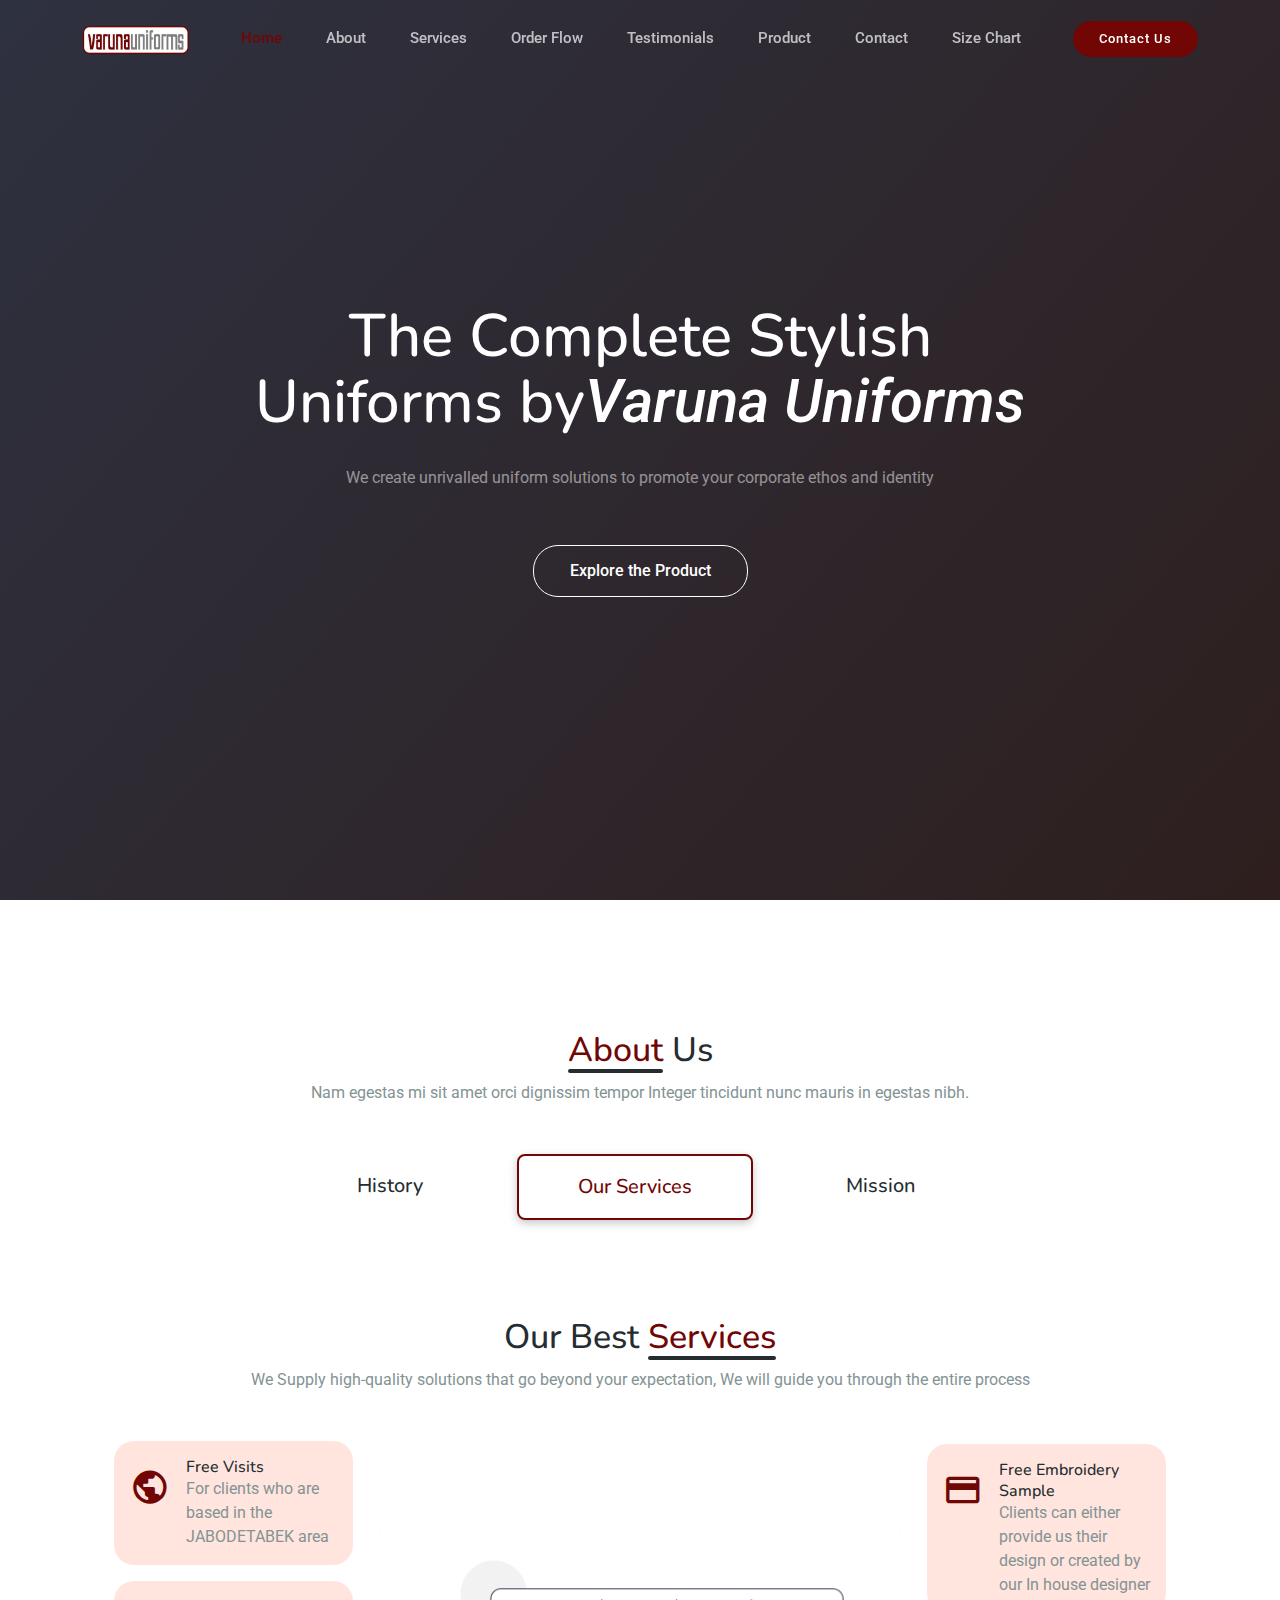
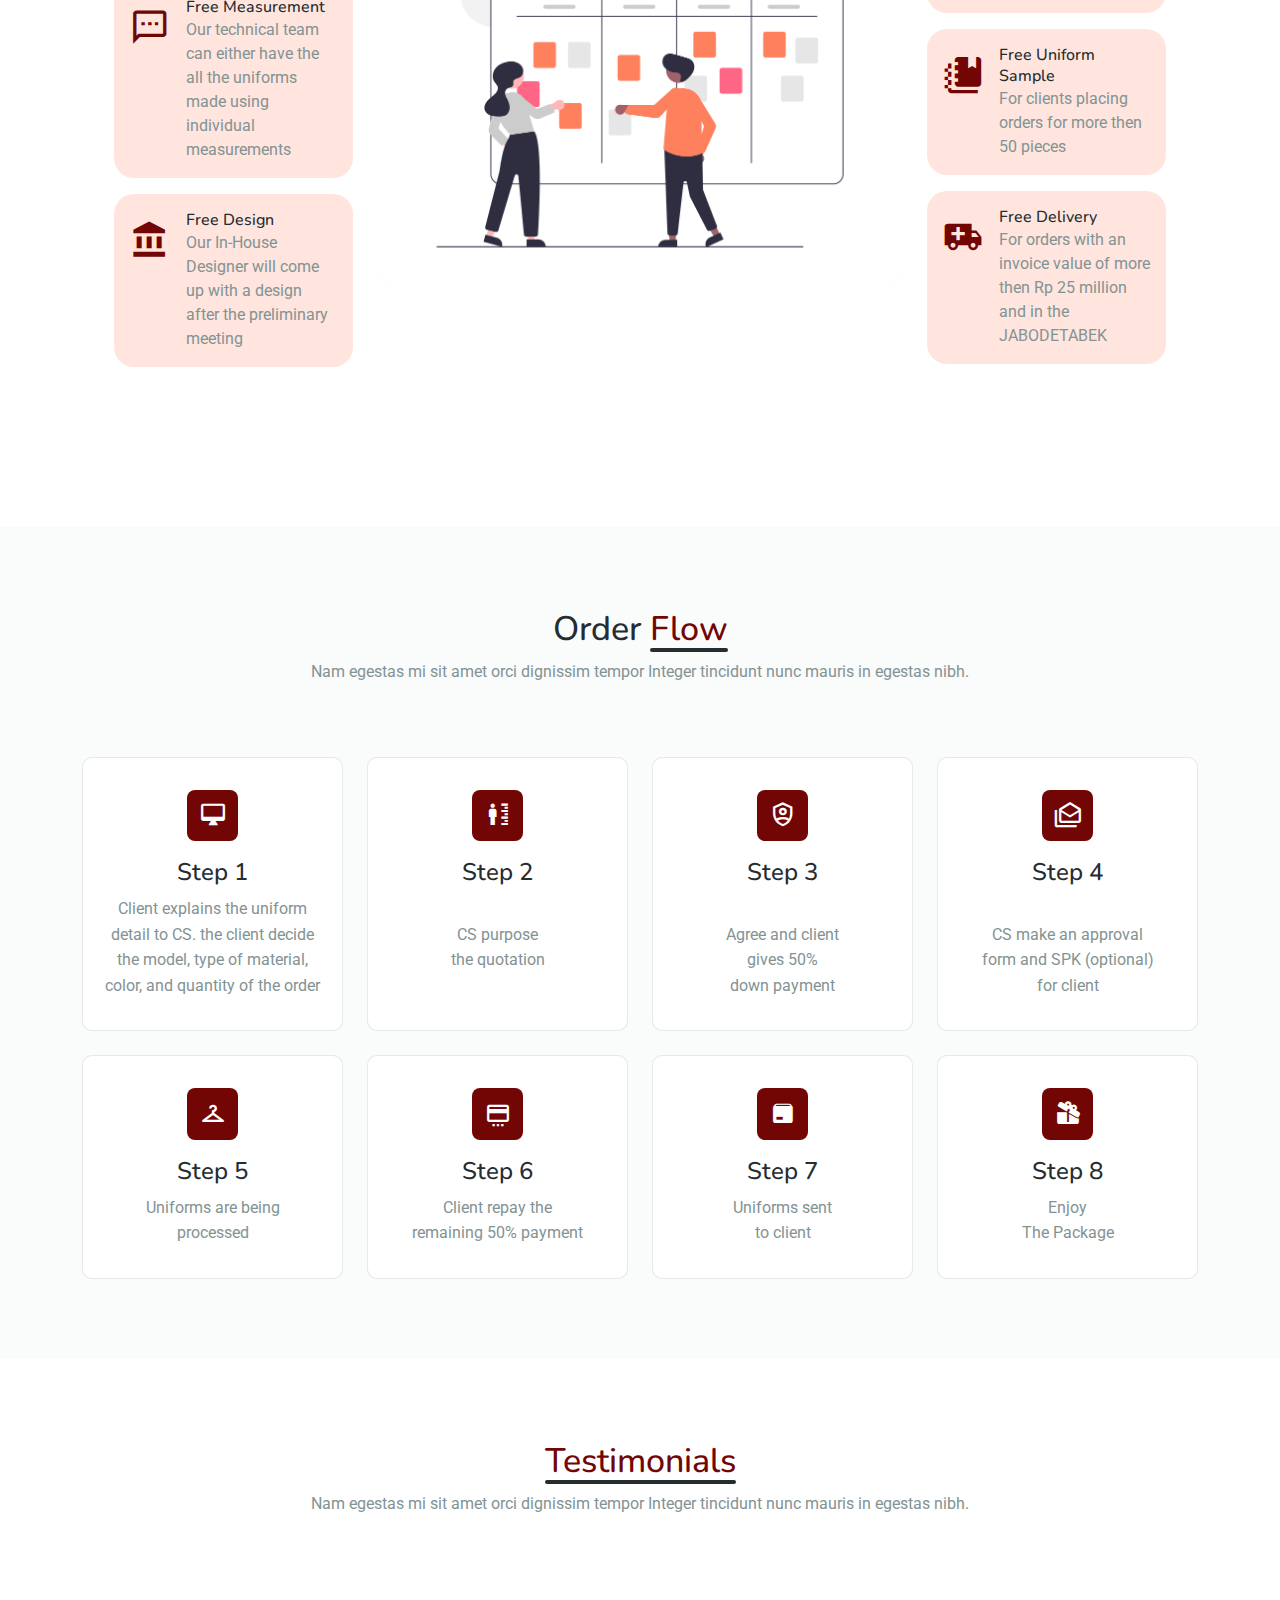
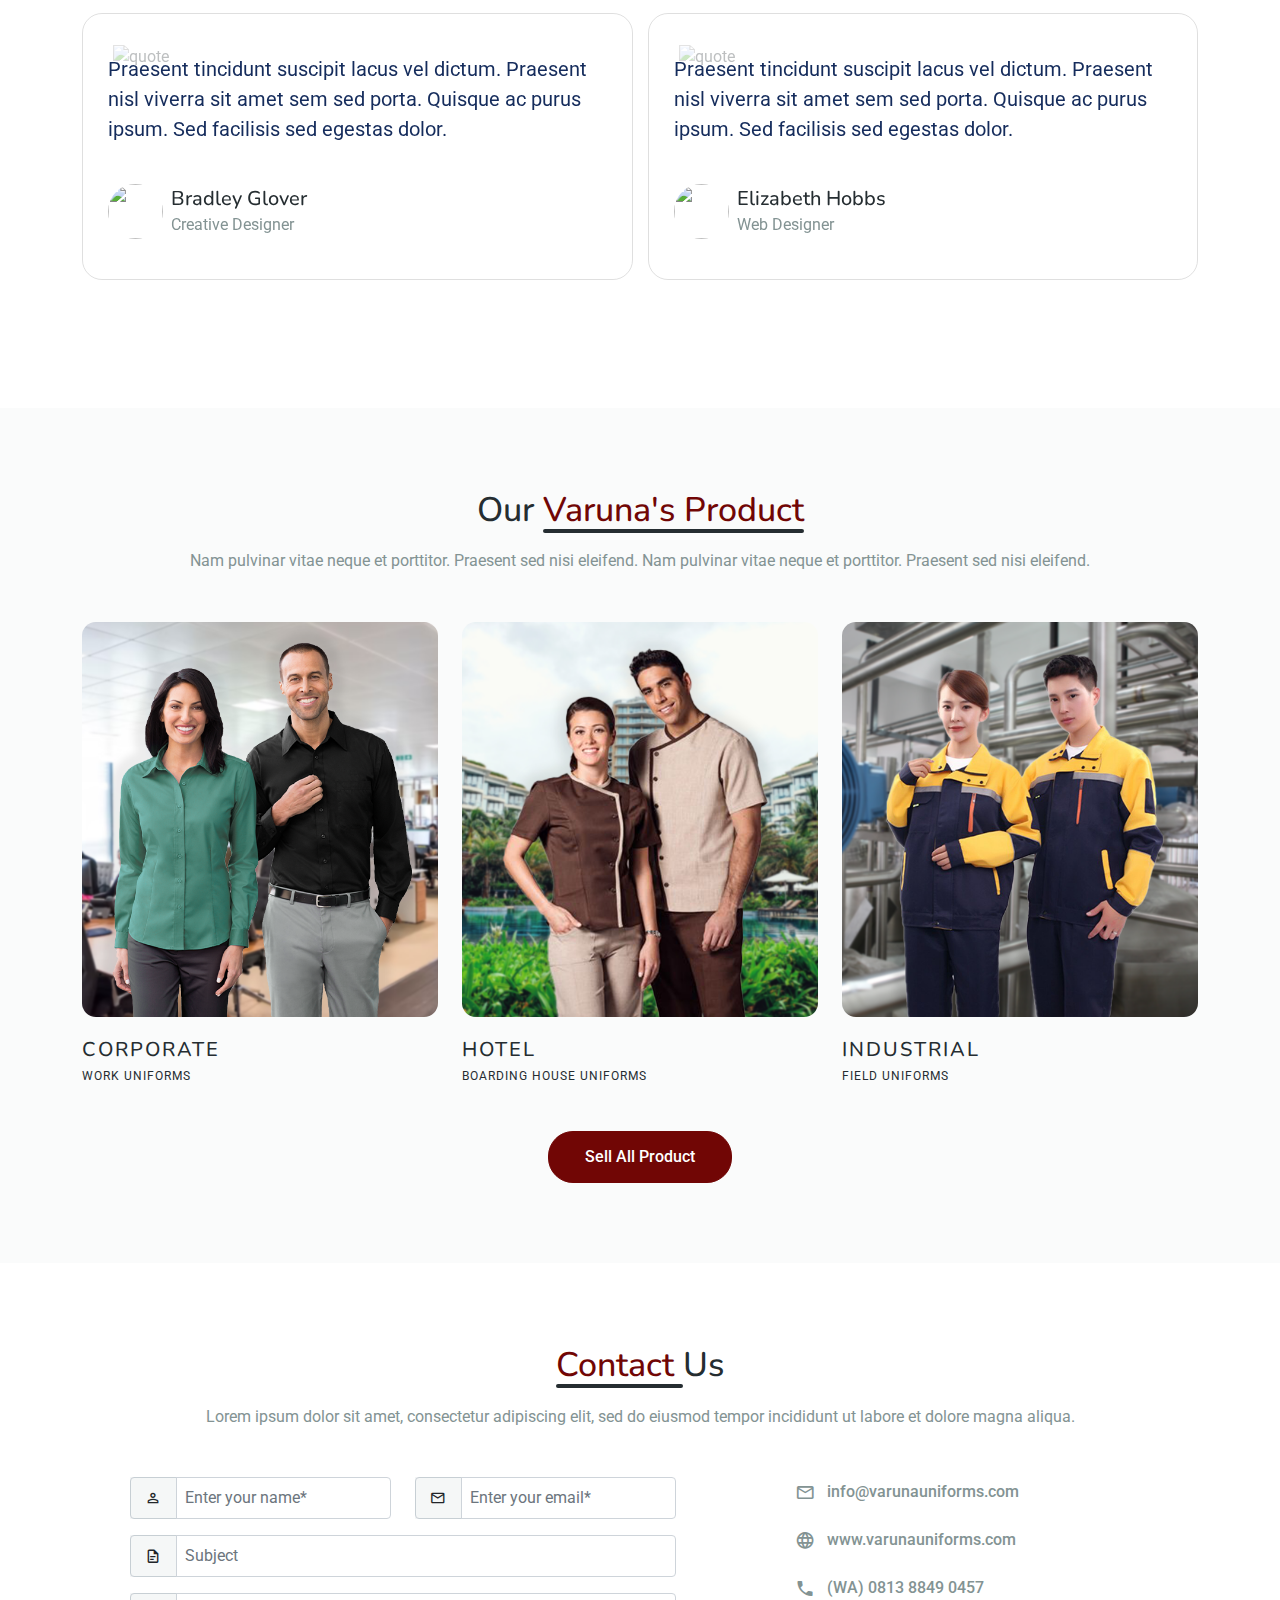
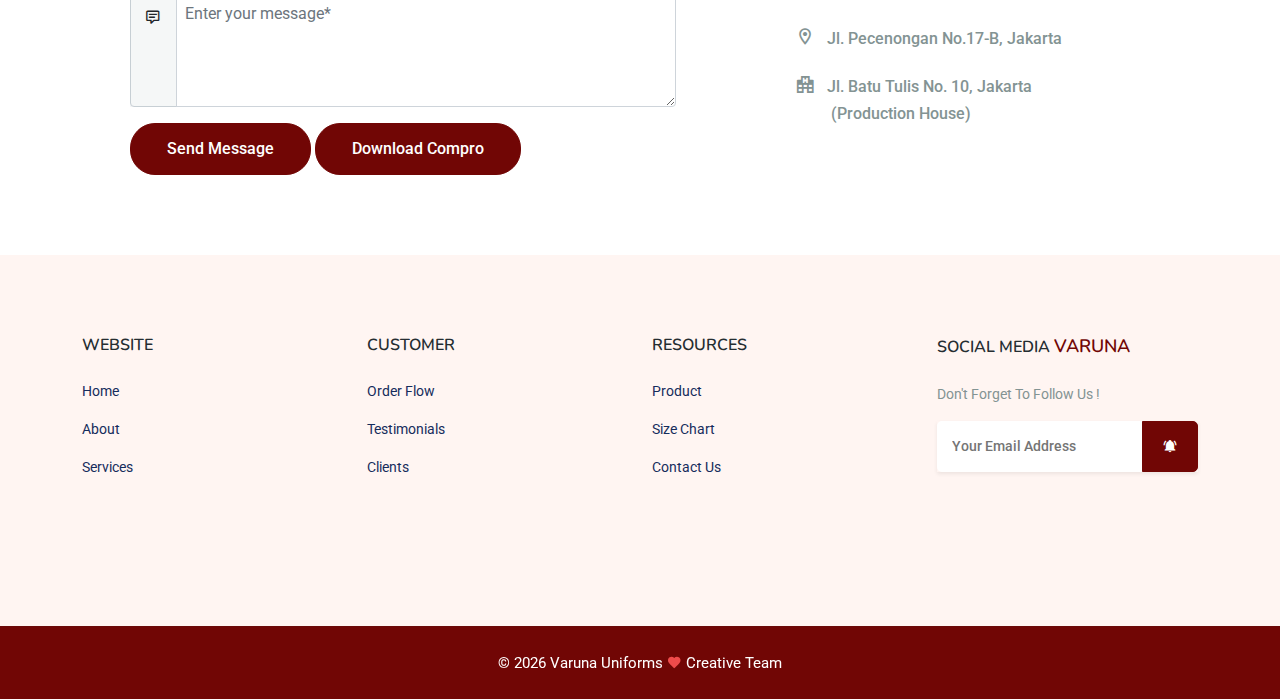
==== index.html @ 7e84f99f "Version 2" ====
<!DOCTYPE html>
<html lang="en">

<head>
    <meta charset="utf-8" />
    <title>Varuna Uniforms - Website</title>
    <meta name="viewport" content="width=device-width, initial-scale=1.0">
    <meta name="description" content="Premium Bootstrap v5.1.3 Landing Page Template" />
    <meta name="keywords" content="bootstrap v5.1.3 multipurpose" />
    <meta content="varunauniforms" name="ibnu" />

    <!-- fevicon -->
    <link rel="shortcut icon" href="images/icon-varuna.png">

    <!-- Bootstrap css -->
    <link rel="stylesheet" href="css/bootstrap.min.css" type="text/css" />

    <!-- animation -->
    <link rel="stylesheet" href="css/aos.css" />

    <!-- slider -->
    <link rel="stylesheet" href="css/swiper-bundle.min.css" />

    <!-- Icon -->
    <link rel="stylesheet" href="css/materialdesignicons.min.css" type="text/css" />

    <!-- css -->
    <link rel="stylesheet" href="css/style.min.css" type="text/css" />

    <!-- colors -->
    <link href="css/colors/default.css" rel="stylesheet" type="text/css" id="color-opt" />


</head>

<body data-bs-spy="scroll" data-bs-target="#navbar" data-bs-offset="71">

    <nav class="navbar navbar-expand-lg fixed-top navbar-white navbar-custom sticky" id="navbar">
        <div class="container">
            <!-- LOGO -->
            <a class="navbar-brand text-uppercase" href="index-1.html">
                <img class="logo-light" src="images/logo-light.png" alt="" height="30">
                <img class="logo-dark" src="images/logo-dark.png" alt="" height="30">
            </a>

            <button class="navbar-toggler" type="button" data-bs-toggle="collapse" data-bs-target="#navbarCollapse" aria-controls="navbarCollapse" aria-expanded="false" aria-label="Toggle navigation">
                <span class="mdi mdi-menu"></span>
                <!-- toggle button -->
            </button>

            <div class="collapse navbar-collapse" id="navbarCollapse">
                <ul class="navbar-nav mx-auto" id="navbar-navlist">
                    <li class="nav-item">
                        <a class="nav-link active" href="#home">Home</a>
                    </li>
                    <li class="nav-item">
                        <a class="nav-link" href="#about">About</a>
                    </li>
                    <li class="nav-item">
                        <a class="nav-link" href="#features">Services</a>
                    </li>
                    <li class="nav-item">
                        <a class="nav-link" href="#services">Order Flow</a>
                    </li>
                    <li class="nav-item">
                        <a class="nav-link" href="#testimonials">Testimonials</a>
                    </li>
                    <li class="nav-item">
                        <a class="nav-link" href="#team">Product</a>
                    </li>
                    <li class="nav-item">
                        <a class="nav-link mb-3 mb-lg-0" href="#contact">Contact</a>
                    </li>
                    <li class="nav-item">
                        <a class="nav-link" href="product/sizechart.html">Size Chart</a>
                    </li>
                </ul>

                <!-- Button Call Now-->
                <!-- <a href="tel:+6281388490457" class="btn btn-primary nav-btn" target="_blank">
                    Call Now
                </a> -->
                <!-- Nav btn -->

                <!-- Button WA -->
                <a href="https://api.whatsapp.com/send?phone=6281388490457&text=Hallo%20!" class="btn btn-primary nav-btn" target="_blank">
                    Contact Us
                </a>
                <!-- Nav btn -->

            </div>
        </div>
        <!-- End container -->
    </nav>
    <!-- End Navbar -->

    <!-- Start Home -->
    <section class="section home home-5" id="home">
        <video autoplay="" muted="" loop="" id="myVideo">
            <source src="images/home-vid.mp4" type="video/mp4">
        </video>

        <div class="bg-overlay"></div>
        <div class="container">
            <div class="row align-items-center justify-content-center text-center">
                <div class="col-lg-9">
                    <h3 class="home-headign">The Complete Stylish Uniforms by<span>Varuna Uniforms</span></h3>
                    <p class="home-text text-white-50">We create unrivalled uniform solutions to promote your corporate ethos and identity</p>
                    <br>
                    <a class="btn btn-outline-white" href="./product/product.html">Explore the Product</a>
                </div>
            </div>
            <!-- end row-->
        </div>
        <!--end container-->
    </section>
    <!-- End Home -->

    <!-- start about -->
    <section class="section about" id="about">
        <div class="container">
            <div class="row justify-content-center mt-5">
                <div class="col-lg-12">
                    <div class="text-center mb-5">
                        <h3 class="heading"><span class="text-primary">About</span> Us</h3>
                        <p>Nam egestas mi sit amet orci dignissim tempor Integer tincidunt nunc mauris in egestas nibh.
                        </p>
                    </div>
                </div>
                <div class="col-lg-8">
                    <ul class="nav nav-tabs nav-tabs-custom nav-justified justify-content-center faq-tab-box" id="pills-tab" role="tablist">
                        <li class="nav-item" role="presentation">
                            <a href="#pills-genarel" class="nav-link" id="pills-genarel-tab" data-bs-toggle="pill" role="tab" aria-controls="pills-genarel" aria-selected="true">
                                <h5 class="mb-0">History</h5>
                            </a>
                        </li>
                        <li class="nav-item" role="presentation">
                            <a href="#pills-privacy_policy" class="nav-link active" id="pills-privacy_policy-tab" data-bs-toggle="pill" role="tab" aria-controls="pills-privacy_policy" aria-selected="false">
                                <h5 class="mb-0">Our Services</h5>
                            </a>
                        </li>
                        <li class="nav-item" role="presentation">
                            <a href="#pills-pricing_plan" class="nav-link" id="pills-teachers-tab" data-bs-toggle="pill" role="tab" aria-controls="pills-pricing_plan" aria-selected="false">
                                <h5 class="mb-0">Mission</h5>
                            </a>
                        </li>
                    </ul>
                </div>
                <div class="col-lg-12">
                    <div class="tab-content" id="pills-tabContent">

                        <!-- History -->
                        <div class="tab-pane fade" id="pills-genarel" role="tabpanel" aria-labelledby="pills-genarel-tab">
                            <div class="row justify-content-between align-items-center">
                                <div class="col-lg-5">
                                    <div class="about-img">
                                        <img src="images/about/img-1.png" class="img-fluid" alt="">
                                    </div>
                                </div>
                                <div class="col-lg-6">
                                    <h4 class="about-heading">History</h4>
                                    <p class="text-muted">As we reflect on your company's 70 years history and our founder my grandfather M.N. Advani and my father G.M Advani, we can't help see hoe their vision and principles still hold true today. A Simple promise to provide the highest quality uniform available, listening to shape out who we are.
                                        <p class="text-muted">We could never have achived this milestone without our valied customers, we understand our customers requirement have changed over time, yet we have not lost sight of the importence for their need for a quality uniform that will positively portray their company's image.
                                            <div>
                                                <a class="text-primary" href="#">More Detail</a>
                                            </div>
                                </div>
                            </div>
                        </div>
                        <!-- History -->

                        <!-- Welcome -->
                        <div class="tab-pane fade active show" id="pills-privacy_policy" role="tabpanel" aria-labelledby="pills-privacy_policy-tab">
                            <div class="row justify-content-between align-items-center">

                                <section style="background-color:white;" class="section features" id="features">
                                    
                                    <div class="container">
                                        <div class="row">
                                            <div class="col-lg-12">
                                                <div class="text-center mb-5">
                                                    <h3 class="heading">Our Best <span class="text-primary">Services</span></h3>
                                                    <p class="text-muted mb-0">We Supply high-quality solutions that go beyond your expectation, We will guide you through the entire process</p>
                                                </div>
                                            </div>

                                            <div class="col-lg-12">

                                                <div class="row align-items-center justify-content-center g-3">
                                                    <div class="col-lg-3">
                                                        <div class="row mx-auto g-3">
                                                            <div class="col-lg-12">
                                                                <div class="card features-box border-0">
                                                                    <div class="card-body features-body">
                                                                        <div class="d-flex">
                                                                            <div class="flex-shrink-0">
                                                                                <div class="align-items-center">
                                                                                    <div class="features-icon">
                                                                                        <i class="mdi mdi-earth"></i>
                                                                                    </div>
                                                                                </div>
                                                                            </div>
                                                                            <div class="flex-grow-1 align-self-center ms-3">
                                                                                <h6 class="mb-0">Free Visits</h6>
                                                                                <span class="text-muted">For clients who are based in the JABODETABEK area</span>
                                                                            </div>
                                                                        </div>
                                                                    </div>
                                                                </div>
                                                            </div>
                                                            <div class="col-lg-12">
                                                                <div class="card features-box border-0">
                                                                    <div class="card-body features-body">
                                                                        <div class="d-flex">
                                                                            <div class="flex-shrink-0">
                                                                                <div class="align-items-center">
                                                                                    <div class="features-icon">
                                                                                        <i class="mdi mdi-message-processing-outline"></i>
                                                                                    </div>
                                                                                </div>
                                                                            </div>
                                                                            <div class="flex-grow-1 align-self-center ms-3">
                                                                                <h6 class="mb-0">Free Measurement</h6>
                                                                                <span class="text-muted">Our technical team can either have the all the uniforms made using individual measurements</span>
                                                                            </div>
                                                                        </div>
                                                                    </div>
                                                                </div>
                                                            </div>
                                                            <div class="col-lg-12">
                                                                <div class="card features-box border-0">
                                                                    <div class="card-body features-body">
                                                                        <div class="d-flex">
                                                                            <div class="flex-shrink-0">
                                                                                <div class="align-items-center">
                                                                                    <div class="features-icon">
                                                                                        <i class="mdi mdi-bank"></i>
                                                                                    </div>
                                                                                </div>
                                                                            </div>
                                                                            <div class="flex-grow-1 align-self-center ms-3">
                                                                                <h6 class="mb-0">Free Design</h6>
                                                                                <span class="text-muted">Our In-House Designer will come up with a design after the preliminary meeting</span>
                                                                            </div>
                                                                        </div>
                                                                    </div>
                                                                </div>
                                                            </div>
                                                        </div>
                                                    </div>
                                                    <div class="col-lg-6">
                                                        <div class="card features-box border-0">
                                                            <div class="card-body features-body p-0">
                                                                <img src="images/features.png" class="img-fluid features-img" alt="">
                                                            </div>
                                                        </div>
                                                    </div>

                                                    <div class="col-lg-3">
                                                        <div class="row mx-auto g-3">
                                                            <div class="col-lg-12">
                                                                <div class="card features-box border-0">
                                                                    <div class="card-body features-body">
                                                                        <div class="d-flex">
                                                                            <div class="flex-shrink-0">
                                                                                <div class="align-items-center">
                                                                                    <div class="features-icon">
                                                                                        <i class="mdi mdi-credit-card-outline"></i>
                                                                                    </div>
                                                                                </div>
                                                                            </div>
                                                                            <div class="flex-grow-1 align-self-center ms-3">
                                                                                <h6 class="mb-0">Free Embroidery Sample</h6>
                                                                                <span class="text-muted">Clients can either provide us their design or created by our In house designer</span>
                                                                            </div>
                                                                        </div>
                                                                    </div>
                                                                </div>
                                                            </div>

                                                            <div class="col-lg-12">
                                                                <div class="card features-box border-0">
                                                                    <div class="card-body features-body">
                                                                        <div class="d-flex">
                                                                            <div class="flex-shrink-0">
                                                                                <div class="align-items-center">
                                                                                    <div class="features-icon">
                                                                                        <i class="mdi mdi-notebook-multiple"></i>
                                                                                    </div>
                                                                                </div>
                                                                            </div>
                                                                            <div class="flex-grow-1 align-self-center ms-3">
                                                                                <h6 class="mb-0">Free Uniform Sample</h6>
                                                                                <span class="text-muted">For clients placing orders for more then 50 pieces</span>
                                                                            </div>
                                                                        </div>
                                                                    </div>
                                                                </div>
                                                            </div>

                                                            <div class="col-lg-12">
                                                                <div class="card features-box border-0">
                                                                    <div class="card-body features-body">
                                                                        <div class="d-flex">
                                                                            <div class="flex-shrink-0">
                                                                                <div class="align-items-center">
                                                                                    <div class="features-icon">
                                                                                        <i class="mdi mdi-ambulance"></i>
                                                                                    </div>
                                                                                </div>
                                                                            </div>
                                                                            <div class="flex-grow-1 align-self-center ms-3">
                                                                                <h6 class="mb-0">Free Delivery</h6>
                                                                                <span class="text-muted">For orders with an invoice value of more then Rp 25 million and in the JABODETABEK</span>
                                                                            </div>
                                                                        </div>
                                                                    </div>
                                                                </div>
                                                            </div>

                                                        </div>
                                                    </div>
                                                </div>
                                            </div>
                                        </div>
                                    </div>
                                </section>
                            </div>
                        </div>
                        <!-- Welcome -->

                        <!-- Mission -->
                        <div class="tab-pane fade" id="pills-pricing_plan" role="tabpanel" aria-labelledby="pills-tab">
                            <div class="row justify-content-between align-items-center">
                                <div class="col-lg-5">
                                    <div class="about-img">
                                        <img src="images/about/img-3.png" class="img-fluid" alt="">
                                    </div>
                                </div>
                                <div class="col-lg-6">
                                    <h4 class="about-heading">Mission</h4>
                                    <p class="text-muted">VARUNA UNIFORMS is committed to excellence in : </p>
                                    <p class="text-muted">- Delivering quality uniforms and services that meet and<br> &nbsp exceed customer requirements and earn customer satisfaction
                                        <br><br> - Developing all our team member to achive their full potential
                                        <br><br> - Providing a safe, clean and efficient working enviroment
                                        <br><br> - Conducting all business relationships with integrity
                                        <div>
                                            <a class="text-primary" href="#">Learn More.</a>
                                        </div>
                                </div>
                            </div>
                        </div>
                        <!-- Mission -->

                    </div>
                </div>
            </div>
        </div>
    </section>
    <!-- end about -->

    <!-- start services -->
    <section class="section services" id="services">
        <div class="container">
            <div class="row g-4">
                <div class="col-lg-12">
                    <div class="text-center mb-5">
                        <h3 class="heading">Order <span class="text-primary">Flow</span></h3>
                        <p>Nam egestas mi sit amet orci dignissim tempor Integer tincidunt nunc mauris in egestas nibh.
                        </p>
                    </div>
                </div>
                <div class="col-lg-3">
                    <div class="card">
                        <div class="card-body">
                            <div class="box">
                                <div class="flex-shrink-0 my-3">
                                    <div class="avatar-sm align-items-center">
                                        <div class="avatar-title">
                                            <i class="mdi mdi-desktop-mac"></i>
                                        </div>
                                    </div>
                                </div>
                                <h4>Step 1</h4>
                                <p>
                                    Client explains the uniform detail to CS. the client decide the model, type of material, color, and quantity of the order
                                </p>
                            </div>
                        </div>
                    </div>
                </div>
                <div class="col-lg-3">
                    <div class="card">
                        <div class="card-body">
                            <div class="box">
                                <div class="flex-shrink-0 my-3">
                                    <div class="avatar-sm align-items-center">
                                        <div class="avatar-title">
                                            <i class="mdi mdi-human-male-height"></i>
                                        </div>
                                    </div>
                                </div>
                                <h4>Step 2</h4>
                                <p>
                                    <br>CS purpose<br>the quotation<br><br>
                                </p>
                            </div>
                        </div>
                    </div>
                </div>
                <div class="col-lg-3">
                    <div class="card">
                        <div class="card-body">
                            <div class="box">
                                <div class="flex-shrink-0 my-3">
                                    <div class="avatar-sm align-items-center">
                                        <div class="avatar-title">
                                            <i class="mdi mdi-shield-account-outline"></i>
                                        </div>
                                    </div>
                                </div>
                                <h4>Step 3</h4>
                                <p>
                                    <br>Agree and client<br>gives 50%<br>down payment
                                </p>
                            </div>
                        </div>
                    </div>
                </div>

                <div class="col-lg-3">
                    <div class="card">
                        <div class="card-body">
                            <div class="box">
                                <div class="flex-shrink-0 my-3">
                                    <div class="avatar-sm align-items-center">
                                        <div class="avatar-title">
                                            <i class="mdi mdi-email-open-multiple-outline"></i>
                                        </div>
                                    </div>
                                </div>
                                <h4>Step 4</h4>
                                <p>
                                    <br>CS make an approval<br>form and SPK (optional)<br>for client
                                </p>
                            </div>
                        </div>
                    </div>
                </div>

                <div class="col-lg-3">
                    <div class="card">
                        <div class="card-body">
                            <div class="box">
                                <div class="flex-shrink-0 my-3">
                                    <div class="avatar-sm align-items-center">
                                        <div class="avatar-title">
                                            <i class="mdi mdi-hanger"></i>
                                        </div>
                                    </div>
                                </div>
                                <h4>Step 5</h4>
                                <p>
                                    Uniforms are being<br>processed
                                </p>
                            </div>
                        </div>
                    </div>
                </div>

                <div class="col-lg-3">
                    <div class="card">
                        <div class="card-body">
                            <div class="box">
                                <div class="flex-shrink-0 my-3">
                                    <div class="avatar-sm align-items-center">
                                        <div class="avatar-title">
                                            <i class="mdi mdi-credit-card-settings-outline"></i>
                                        </div>
                                    </div>
                                </div>
                                <h4>Step 6</h4>
                                <p>
                                    Client repay the<br>remaining 50% payment
                                </p>
                            </div>
                        </div>
                    </div>
                </div>

                <div class="col-lg-3">
                    <div class="card">
                        <div class="card-body">
                            <div class="box">
                                <div class="flex-shrink-0 my-3">
                                    <div class="avatar-sm align-items-center">
                                        <div class="avatar-title">
                                            <i class="mdi mdi-package"></i>
                                        </div>
                                    </div>
                                </div>
                                <h4>Step 7</h4>
                                <p>
                                    Uniforms sent<br>to client
                                </p>
                            </div>
                        </div>
                    </div>
                </div>

                <div class="col-lg-3">
                    <div class="card">
                        <div class="card-body">
                            <div class="box">
                                <div class="flex-shrink-0 my-3">
                                    <div class="avatar-sm align-items-center">
                                        <div class="avatar-title">
                                            <i class="mdi mdi-gift-open"></i>
                                        </div>
                                    </div>
                                </div>
                                <h4>Step 8</h4>
                                <p>
                                    Enjoy<br>The Package
                                </p>
                            </div>
                        </div>
                    </div>
                </div>

            </div>

        </div>
    </section>
    <!-- end services -->

    <!--start testimonials-->
    <section class="section testimonials" id="testimonials">
        <div class="container">
            <div class="row align-items-center justify-content-between">
                <div class="col-lg-12">
                    <div class="text-center mb-5">
                        <h3 class="heading"><span class="text-primary">Testimonials</span></h3>
                        <p>Nam egestas mi sit amet orci dignissim tempor Integer tincidunt nunc mauris in egestas nibh.
                        </p>
                    </div>
                </div>
            </div>
            <!--end row-->
            <div class="row">
                <div class="col-lg-12">
                    <div class="swiper mySwiper1 my-5">
                        <div class="swiper-wrapper">
                            <div class="swiper-slide client-box card">
                                <div class="client-content card-body p-0">
                                    <div class="quote-img">
                                        <img src="images/quote.png" alt="quote" class="img-fluid">
                                    </div>
                                    <p class="text-dark mb-0 fs-5 lh-base">Praesent tincidunt suscipit lacus vel dictum. Praesent nisl viverra sit amet sem sed porta. Quisque ac purus ipsum. Sed facilisis sed egestas dolor.</p>
                                </div>
                                <!--end client-content-->
                                <div class="d-flex align-items-center mt-4 pt-3">
                                    <img src="images/img-1.jpg" alt="" height="55" width="55" class="rounded-circle">
                                    <div class="ms-2">
                                        <h5 class="mb-0">Bradley Glover</h5>
                                        <p class="text-muted mb-0">Creative Designer</p>
                                    </div>
                                </div>
                            </div>
                            <!--end client-box-->
                            <div class="swiper-slide client-box card">
                                <div class="client-content card-body p-0">
                                    <div class="quote-img">
                                        <img src="images/quote.png" alt="quote" class="img-fluid">
                                    </div>
                                    <p class="text-dark mb-0 fs-5 lh-base">Praesent tincidunt suscipit lacus vel dictum. Praesent nisl viverra sit amet sem sed porta. Quisque ac purus ipsum. Sed facilisis sed egestas dolor.</p>
                                </div>
                                <!--end client-content-->
                                <div class="d-flex align-items-center mt-4 pt-3">
                                    <img src="images/img-2.jpg" alt="" height="55" width="55" class="rounded-circle">
                                    <div class="ms-2">
                                        <h5 class="mb-0">Elizabeth Hobbs</h5>
                                        <p class="text-muted mb-0">Web Designer</p>
                                    </div>
                                </div>
                            </div>
                            <!--end client-box-->
                            <div class="swiper-slide client-box card">
                                <div class="client-content card-body p-0">
                                    <div class="quote-img">
                                        <img src="images/quote.png" alt="quote" class="img-fluid">
                                    </div>
                                    <p class="text-dark mb-0 fs-5 lh-base">Praesent tincidunt suscipit lacus vel dictum. Praesent nisl viverra sit amet sem sed porta. Quisque ac purus ipsum. Sed facilisis sed egestas dolor.</p>
                                </div>
                                <!--end client-content-->
                                <div class="d-flex align-items-center mt-4 pt-3">
                                    <img src="images/img-3.jpg" alt="" height="55" width="55" class="rounded-circle">
                                    <div class="ms-2">
                                        <h5 class="mb-0">Robert O'Neill</h5>
                                        <p class="text-muted mb-0">CEO & Founder</p>
                                    </div>
                                </div>
                            </div>
                            <!--end client-box-->
                            <div class="swiper-slide client-box card">
                                <div class="client-content card-body p-0">
                                    <div class="quote-img">
                                        <img src="images/quote.png" alt="quote" class="img-fluid">
                                    </div>
                                    <p class="text-dark mb-0 fs-5 lh-base">Praesent tincidunt suscipit lacus vel dictum. Praesent nisl viverra sit amet sem sed porta. Quisque ac purus ipsum. Sed facilisis sed egestas dolor.</p>
                                </div>
                                <!--end client-content-->
                                <div class="d-flex align-items-center mt-4 pt-3">
                                    <img src="images/img-4.jpg" alt="" height="55" width="55" class="rounded-circle">
                                    <div class="ms-2">
                                        <h5 class="mb-0">Connor Storey</h5>
                                        <p class="text-muted mb-0">Art & Creative Designer</p>
                                    </div>
                                </div>
                            </div>
                            <!--end client-box-->
                        </div>
                    </div>
                    <!--end widget-slider-->
                </div>
                <!--end col-->
            </div>
            <!--end row-->
        </div>
        <!--end container-->
    </section>
    <!--end testimonials-->

    <!-- start team -->
    <section class="section team" id="team">
        <div class="container">
            <div class="row justify-content-center">
                <div class="col-lg-12">
                    <div class="text-center mb-5">
                        <h3 class="heading mb-3">Our <span class="text-primary">Varuna's Product</span></h3>
                        <p class="text-muted mb-0">Nam pulvinar vitae neque et porttitor. Praesent sed nisi eleifend. Nam pulvinar vitae neque et porttitor. Praesent sed nisi eleifend.</p>
                    </div>
                </div>
                <div class="col-lg-4 col-md-6">
                    <div class="team-member">
                        <div class="team-img">
                            <img src="images/baju/baju1.png" alt="" class="img-fluid">
                        </div>
                        <div class="team-hover">
                            <div class="desk">
                                <h4>Office Uniforms</h4>
                                <p>Stay Stylish and Comfortable With Us</p>
                            </div>
                            <div class="s-link">
                                <a href="#"><i class="mdi mdi-facebook"></i></a>
                                <a href="#"><i class="mdi mdi-twitter"></i></a>
                                <a href="#"><i class="mdi mdi-google-plus"></i></a>
                            </div>
                        </div>
                    </div>
                    <div class="team-title">
                        <h5>Corporate</h5>
                        <span>Work Uniforms</span>
                    </div>
                </div>
                <div class="col-lg-4 col-md-6">
                    <div class="team-member">
                        <div class="team-img">
                            <img src="images/baju/baju2.png" alt="" class="img-fluid">
                        </div>
                        <div class="team-hover">
                            <div class="desk">
                                <h4>Boarding House Kit</h4>
                                <p>For more inquiries call or message us</p>
                            </div>
                            <div class="s-link">
                                <a href="#"><i class="mdi mdi-facebook"></i></a>
                                <a href="#"><i class="mdi mdi-twitter"></i></a>
                                <a href="#"><i class="mdi mdi-google-plus"></i></a>
                            </div>
                        </div>
                    </div>
                    <div class="team-title">
                        <h5>Hotel</h5>
                        <span>Boarding House Uniforms</span>
                    </div>
                </div>
                <div class="col-lg-4 col-md-6">
                    <div class="team-member">
                        <div class="team-img">
                            <img src="images/baju/baju3.png" alt="" class="img-fluid">
                        </div>
                        <div class="team-hover">
                            <div class="desk">
                                <h4>Logistic & Industrial</h4>
                                <p>For Fields Workers</p>
                            </div>
                            <div class="s-link">
                                <a href="#"><i class="mdi mdi-facebook"></i></a>
                                <a href="#"><i class="mdi mdi-twitter"></i></a>
                                <a href="#"><i class="mdi mdi-google-plus"></i></a>
                            </div>
                        </div>
                    </div>
                    <div class="team-title">
                        <h5>Industrial</h5>
                        <span>Field Uniforms</span>
                    </div>
                </div>
            </div>
        </div>
        <div class="row">
            <div class="col-sm-12">
                <br>
                <center><a href="./product/product.html" class="btn btn-primary nav-btn" class="btn btn-primary">Sell All Product</a> </center>
            </div>
        </div>
    </section>



    <!-- end team -->

    <!-- start contact -->
    <section class="section contact" id="contact">
        <div class="container">
            <div class="row justify-content-center">
                <div class="col-lg-12">
                    <div class="text-center mb-5">
                        <h3 class="heading mb-3"><span class="text-primary">Contact </span>Us</h3>
                        <p class="text-muted mb-0">Lorem ipsum dolor sit amet, consectetur adipiscing elit, sed do eiusmod tempor incididunt ut labore et dolore magna aliqua.</p>
                    </div>
                </div>
                <!--end col-->
            </div>
            <div class="row justify-content-around g-4">
                <div class="col-lg-6">
                    <form method="post" onsubmit="return validateForm()" class="contact-form" name="myForm" id="myForm">
                        <span id="error-msg"></span>
                        <div class="row">
                            <div class="col-lg-6">
                                <div class="position-relative mb-3">
                                    <span class="input-group-text"><i class="mdi mdi-account-outline"></i></span>
                                    <input name="name" id="name" type="text" class="form-control" placeholder="Enter your name*">
                                </div>
                            </div>
                            <div class="col-lg-6">
                                <div class="position-relative mb-3">
                                    <span class="input-group-text"><i class="mdi mdi-email-outline"></i></span>
                                    <input name="email" id="email" type="email" class="form-control" placeholder="Enter your email*">
                                </div>
                            </div>
                            <div class="col-lg-12">
                                <div class="position-relative mb-3">
                                    <span class="input-group-text"><i class="mdi mdi-file-document-outline"></i></span>
                                    <input name="subject" id="subject" type="text" class="form-control" placeholder="Subject">
                                </div>
                            </div>
                            <div class="col-lg-12">
                                <div class="position-relative mb-3">
                                    <span class="input-group-text align-items-start"><i
                                            class="mdi mdi-comment-text-outline"></i></span>
                                    <textarea name="comments" id="comments" rows="4" class="form-control" placeholder="Enter your message*"></textarea>
                                </div>
                            </div>
                        </div>
                        <div class="row">
                            <div class="col-sm-12">
                                <input type="submit" id="submit" name="send" class="btn btn-primary" value="Send Message">
                                <a href="https://drive.google.com/file/d/1QSlm0hLJE7GOfarPivc-vY4B56sB7wE1/view?usp=sharing" class="btn btn-primary nav-btn" class="btn btn-primary" target="_blank">Download Compro</a>
                            </div>
                        </div>
                    </form>
                    <!--end form-->
                </div>
                <!--end col-->
                <div class="col-lg-4">
                    <div class="contact-details mb-4 mb-lg-0">
                        <p class="mb-3"><i class="mdi mdi-email-outline align-middle text-muted fs-20 me-2"></i> <span class="fw-medium">info@varunauniforms.com</span></p>
                        <p class="mb-3"><i class="mdi mdi-web align-middle text-muted fs-20 me-2"></i> <span class="fw-medium">www.varunauniforms.com</span></p>
                        <p class="mb-3"><i class="mdi mdi-phone align-middle text-muted fs-20 me-2"></i> <span class="fw-medium">(WA) 0813 8849 0457</span></p>
                        <p class="mb-3"><i class="mdi mdi-map-marker-outline text-muted fs-20 me-2"></i> <span class="fw-medium">Jl. Pecenongan No.17-B, Jakarta</span></p>
                        <p class="mb-3"><i class="mdi mdi-hospital-building text-muted fs-20 me-2"></i> <span class="fw-medium">Jl. Batu Tulis No. 10, Jakarta<br> &nbsp &nbsp &nbsp &nbsp&nbsp (Production House)</span></p>
                    </div>
                    <!--end contact-details-->
                </div>
                <!--end col-->
            </div>
            <!--end row-->
        </div>
        <!--end container-->
    </section>
    <!-- end contact -->

    <!-- start footer -->
    <footer class="section bg-footer">
        <div class="container">
            <div class="row g-sm-4">
                <div class="col-lg-3 col-md-4 col-6">
                    <h6 class="text-uppercase fw-semibold">Website</h6>
                    <ul class="list-unstyled footer-link mt-3 mb-0 fs-14">
                        <li><a href="#home">Home</a></li>
                        <li><a href="#about">About</a></li>
                        <li><a href="#features">Services</a></li>
                    </ul>
                </div>
                <!-- End col -->

                <div class="col-lg-3 col-md-4 col-6">
                    <h6 class="text-uppercase fw-semibold">Customer</h6>
                    <ul class="list-unstyled footer-link mt-3 mb-0 fs-14">
                        <li><a href="#services">Order Flow</a></li>
                        <li><a href="#testimonials">Testimonials</a></li>
                        <li><a href="#testimonials">Clients</a></li>
                    </ul>
                </div>
                <!-- End col -->

                <div class="col-lg-3 col-md-4 col-6 d-none d-sm-block">
                    <h6 class="text-uppercase fw-semibold">Resources</h6>
                    <ul class="list-unstyled footer-link mt-3 mb-0 fs-14">
                        <li><a href="./product/product.html">Product</a></li>
                        <li><a href="./product/sizechart.html">Size Chart</a></li>
                        <li><a href="https://api.whatsapp.com/send?phone=6281388490457&text=Hallo%20!">Contact Us</a></li>
                    </ul>
                </div>
                <!-- End col -->
                <div class="col-lg-3 col-10">
                    <h6 class="text-uppercase fw-semibold">Social Media
                        <span class="text-primary text-uppercase fs-18">Varuna</span>
                    </h6>
                    <p class="mt-md-3 pt-3 pt-md-2 fs-14">Don't Forget To Follow Us !</p>
                    <div class="footer-subcribe text-end shadow-sm d-inline-block">
                        <form action="javascript:void(0)">
                            <input placeholder="Your Email Address" type="email">
                            <button type="submit" class="btn btn-primary"><i class="mdi mdi-bell-ring"></i></button>
                        </form>
                    </div>
                    <div class="mt-md-4 mt-3">
                        <ul class="list-unstyled mb-0 mt-3 social-icon">
                            <li class="list-inline-item">
                                <div data-aos="fade-up" data-aos-duration="800">
                                    <div class="icon-text">
                                        <div class="icon facebook">
                                            <span><i class="mdi mdi-facebook"></i></span>
                                        </div>
                                    </div>
                                </div>
                            </li>
                            <li class="list-inline-item">
                                <div data-aos="fade-up" data-aos-duration="1200">
                                    <div class="icon-text">
                                        <div class="icon twitter">
                                            <span><i class="mdi mdi-twitter"></i></span>
                                        </div>
                                    </div>
                                </div>
                            </li>
                            <li class="list-inline-item">
                                <div data-aos="fade-up" data-aos-duration="1600">
                                    <div class="icon-text">
                                        <div class="icon instagram">
                                            <span><i class="mdi mdi-instagram"></i></span>
                                        </div>
                                    </div>
                                </div>
                            </li>
                            <li class="list-inline-item">
                                <div data-aos="fade-up" data-aos-duration="2000">
                                    <div class="icon-text">
                                        <div class="icon github">
                                            <span><i class="mdi mdi-linkedin"></i></span>
                                        </div>
                                    </div>
                                </div>
                            </li>
                            <li class="list-inline-item">
                                <div data-aos="fade-up" data-aos-duration="2400">
                                    <div class="icon-text">
                                        <div class="icon youtube">
                                            <span><i class="mdi mdi-youtube"></i></span>
                                        </div>
                                    </div>
                                </div>
                            </li>
                        </ul>
                    </div>
                </div>
            </div>
            <!-- End row -->
        </div>
        <!-- End container -->
    </footer>
    <!-- end footer -->

    <!-- FOOTER-ALT -->
    <div class="footer-alt pt-4 pb-4">
        <div class="container">
            <div class="row">
                <div class="col-lg-12">
                    <div class="text-center">
                        <p class="mb-0 fs-15 text-white">©
                            <script>
                                document.write(new Date().getFullYear())
                            </script> Varuna Uniforms
                            <i class="mdi mdi-heart text-danger"></i> Creative Team
                        </p>
                    </div>
                </div>
            </div>
        </div>
    </div>
    <!-- END FOOTER-ALT -->

    <!-- Style switcher -->
    <!--     <div id="style-switcher" onclick="toggleSwitcher()" style="left: -189px;">
        <div>
            <h6>Select your color</h6>
            <ul class="pattern list-unstyled mb-0">
                <li>
                    <a class="color1" href="javascript: void(0);" onclick="setColor('default')"></a>
                </li>
                <li>
                    <a class="color2" href="javascript: void(0);" onclick="setColor('success')"></a>
                </li>
                <li>
                    <a class="color3" href="javascript: void(0);" onclick="setColor('warning')"></a>
                </li>
                <li>
                    <a class="color4" href="javascript: void(0);" onclick="setColor('blue')"></a>
                </li>
                <li>
                    <a class="color5" href="javascript: void(0);" onclick="setColor('info')"></a>
                </li>
                <li>
                    <a class="color6" href="javascript: void(0);" onclick="setColor('purple')"></a>
                </li>
            </ul>
        </div>
        <div class="bottom">
            <a href="javascript: void(0);" class="settings rounded-end"><i class="mdi mdi-cog mdi-spin"></i></a>
        </div>
    </div> -->
    <!-- end switcher-->

    <!--start back-to-top-->
    <button onclick="topFunction()" id="back-to-top">
        <i class="mdi mdi-arrow-up"></i>
    </button>
    <!--end back-to-top-->

    <!--Custom js-->
    <script src="js/counter.js"></script>

    <!--Bootstrap Js-->
    <script src="js/bootstrap.bundle.min.js"></script>

    <!-- animation -->
    <script src="js/aos.js"></script>

    <!-- swiper js -->
    <script src="js/swiper-bundle.min.js"></script>

    <!-- contact -->
    <script src="js/contact.js"></script>

    <!-- App Js -->
    <script src="js/app.js"></script>

</body>

</html>
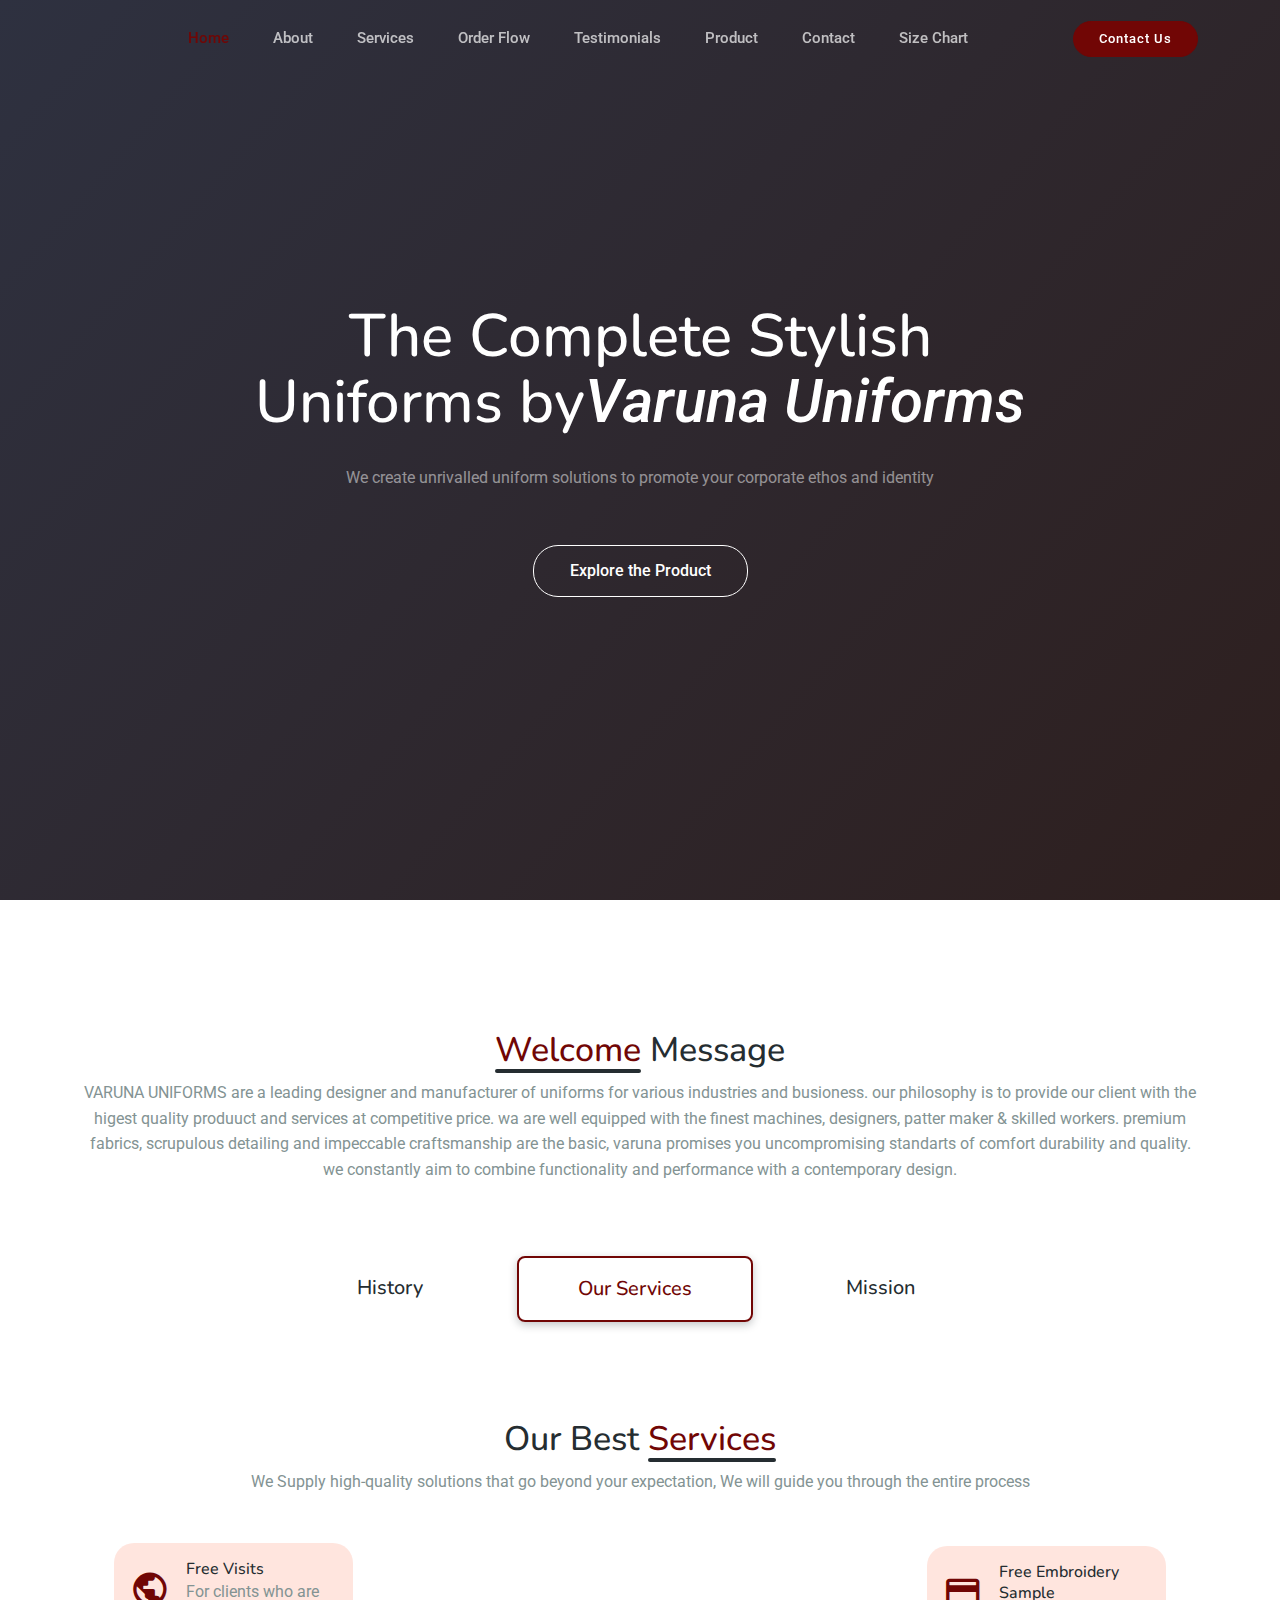
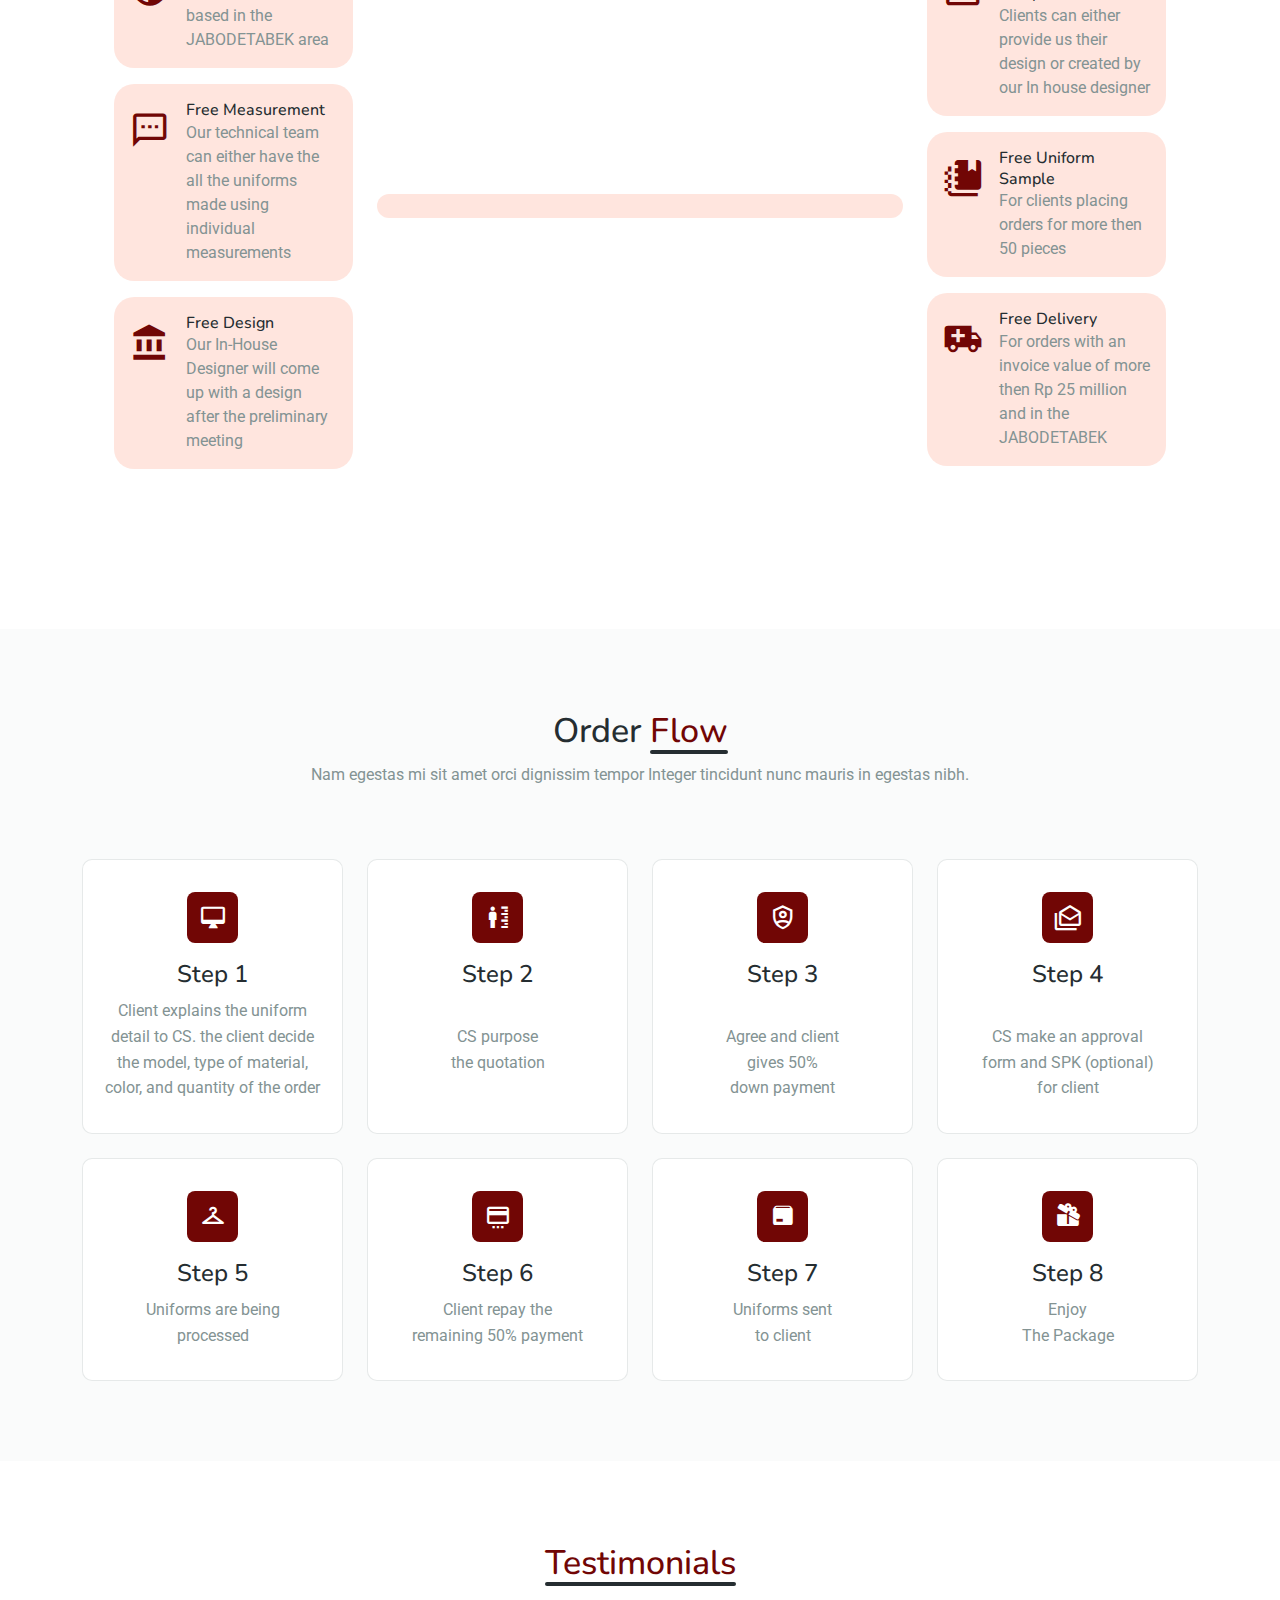
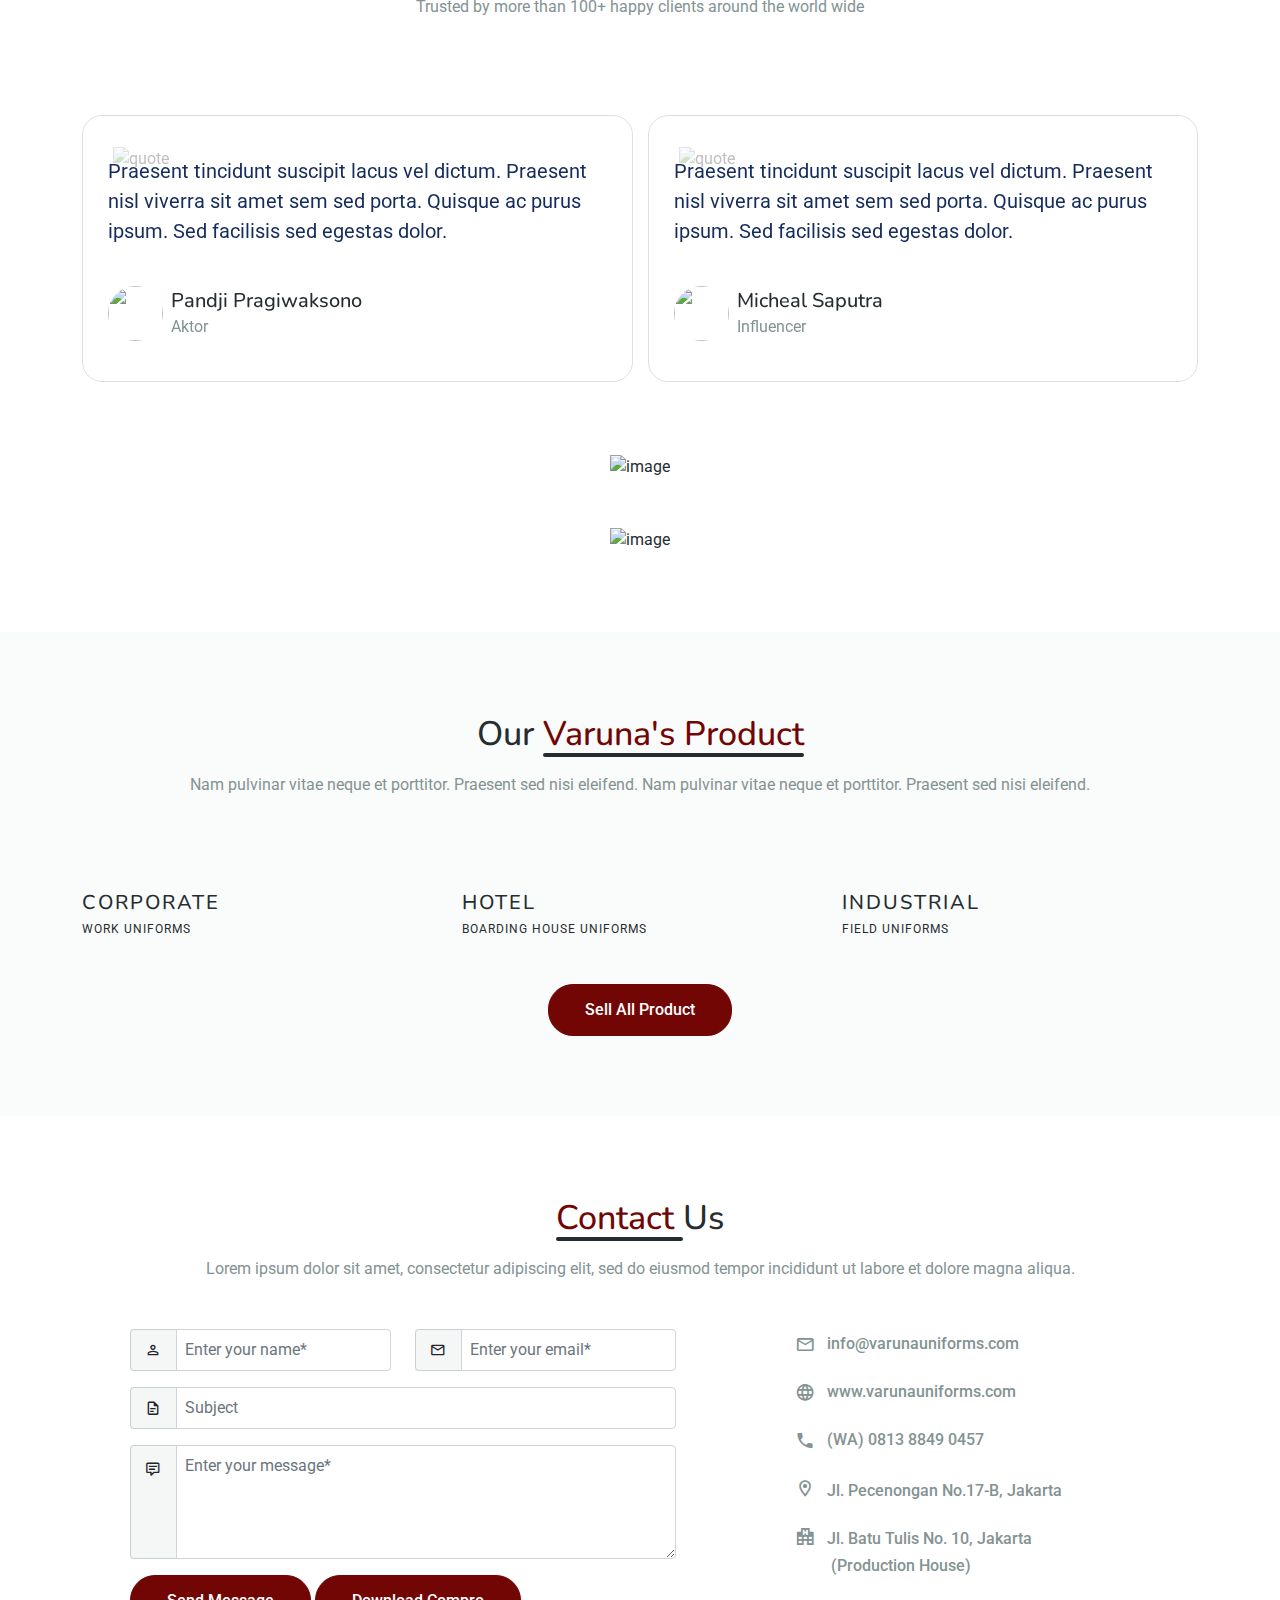
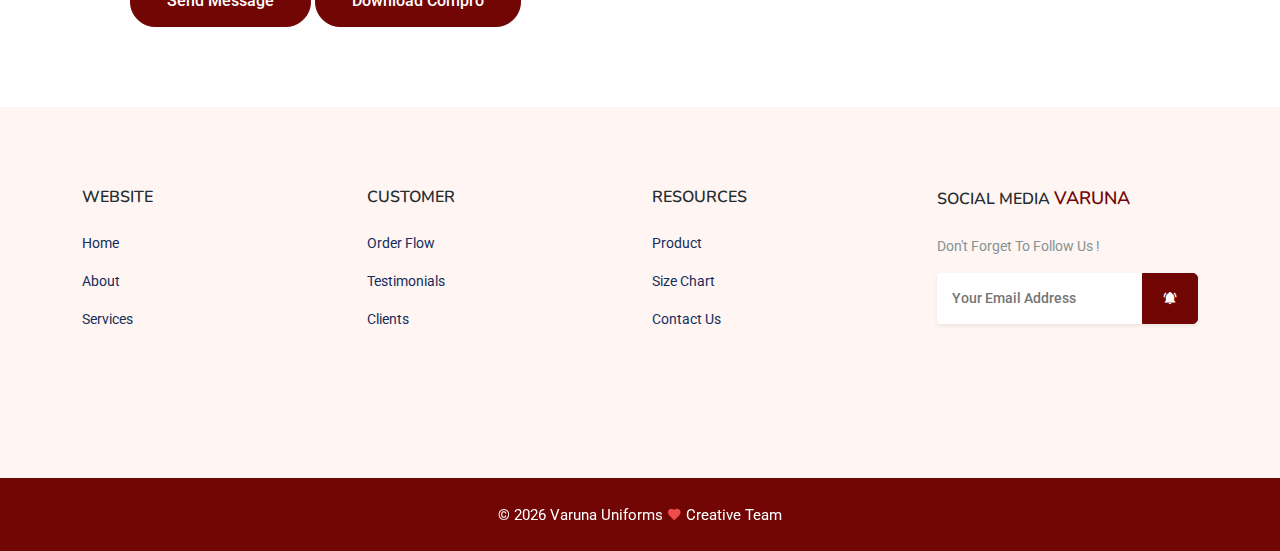
==== commit a5b534de: "update 4" ====
--- a/index.html
+++ b/index.html
@@ -122,8 +122,15 @@
             <div class="row justify-content-center mt-5">
                 <div class="col-lg-12">
                     <div class="text-center mb-5">
-                        <h3 class="heading"><span class="text-primary">About</span> Us</h3>
-                        <p>Nam egestas mi sit amet orci dignissim tempor Integer tincidunt nunc mauris in egestas nibh.
+                        <h3 class="heading"><span class="text-primary">Welcome</span> Message</h3>
+                        <p>VARUNA UNIFORMS are a leading designer and manufacturer
+                        of uniforms for various industries and busioness. our philosophy is to
+                        provide our client with the higest quality produuct and services at
+                        competitive price. wa are well equipped with the finest machines, designers,
+                        patter maker & skilled workers. premium fabrics, scrupulous detailing and
+                        impeccable craftsmanship are the basic, varuna promises you uncompromising
+                        standarts of comfort durability and quality. we constantly aim to combine functionality
+                        and performance with a contemporary design. <br><br>
                         </p>
                     </div>
                 </div>
@@ -541,7 +548,7 @@
                 <div class="col-lg-12">
                     <div class="text-center mb-5">
                         <h3 class="heading"><span class="text-primary">Testimonials</span></h3>
-                        <p>Nam egestas mi sit amet orci dignissim tempor Integer tincidunt nunc mauris in egestas nibh.
+                        <p>Trusted by more than 100+ happy clients around the world wide
                         </p>
                     </div>
                 </div>
@@ -560,10 +567,10 @@
                                 </div>
                                 <!--end client-content-->
                                 <div class="d-flex align-items-center mt-4 pt-3">
-                                    <img src="images/img-1.jpg" alt="" height="55" width="55" class="rounded-circle">
+                                    <img src="images/orang1.png" alt="" height="55" width="55" class="rounded-circle">
                                     <div class="ms-2">
-                                        <h5 class="mb-0">Bradley Glover</h5>
-                                        <p class="text-muted mb-0">Creative Designer</p>
+                                        <h5 class="mb-0">Pandji Pragiwaksono</h5>
+                                        <p class="text-muted mb-0">Aktor</p>
                                     </div>
                                 </div>
                             </div>
@@ -577,10 +584,10 @@
                                 </div>
                                 <!--end client-content-->
                                 <div class="d-flex align-items-center mt-4 pt-3">
-                                    <img src="images/img-2.jpg" alt="" height="55" width="55" class="rounded-circle">
+                                    <img src="images/orang2.png" alt="" height="55" width="55" class="rounded-circle">
                                     <div class="ms-2">
-                                        <h5 class="mb-0">Elizabeth Hobbs</h5>
-                                        <p class="text-muted mb-0">Web Designer</p>
+                                        <h5 class="mb-0">Micheal Saputra</h5>
+                                        <p class="text-muted mb-0">Influencer</p>
                                     </div>
                                 </div>
                             </div>
@@ -594,31 +601,13 @@
                                 </div>
                                 <!--end client-content-->
                                 <div class="d-flex align-items-center mt-4 pt-3">
-                                    <img src="images/img-3.jpg" alt="" height="55" width="55" class="rounded-circle">
+                                    <img src="images/orang3.png" alt="" height="55" width="55" class="rounded-circle">
                                     <div class="ms-2">
-                                        <h5 class="mb-0">Robert O'Neill</h5>
-                                        <p class="text-muted mb-0">CEO & Founder</p>
-                                    </div>
-                                </div>
-                            </div>
-                            <!--end client-box-->
-                            <div class="swiper-slide client-box card">
-                                <div class="client-content card-body p-0">
-                                    <div class="quote-img">
-                                        <img src="images/quote.png" alt="quote" class="img-fluid">
-                                    </div>
-                                    <p class="text-dark mb-0 fs-5 lh-base">Praesent tincidunt suscipit lacus vel dictum. Praesent nisl viverra sit amet sem sed porta. Quisque ac purus ipsum. Sed facilisis sed egestas dolor.</p>
-                                </div>
-                                <!--end client-content-->
-                                <div class="d-flex align-items-center mt-4 pt-3">
-                                    <img src="images/img-4.jpg" alt="" height="55" width="55" class="rounded-circle">
-                                    <div class="ms-2">
-                                        <h5 class="mb-0">Connor Storey</h5>
-                                        <p class="text-muted mb-0">Art & Creative Designer</p>
-                                    </div>
-                                </div>
-                            </div>
-                            <!--end client-box-->
+                                        <h5 class="mb-0">Robert Daniel</h5>
+                                        <p class="text-muted mb-0">Manager</p>
+                                    </div>
+                                </div>
+                            </div>
                         </div>
                     </div>
                     <!--end widget-slider-->
@@ -628,6 +617,19 @@
             <!--end row-->
         </div>
         <!--end container-->
+
+        <br>
+
+        <center>
+        <img  src="images/logo/logo1.png" alt="image" width="80%" height="80%" >
+        </center>
+
+        <br><br>
+
+        <center>
+        <img  src="images/logo/logo2.png" alt="image" width="80%" height="80%" >
+        </center>
+
     </section>
     <!--end testimonials-->
 
@@ -716,8 +718,6 @@
             </div>
         </div>
     </section>
-
-
 
     <!-- end team -->
 
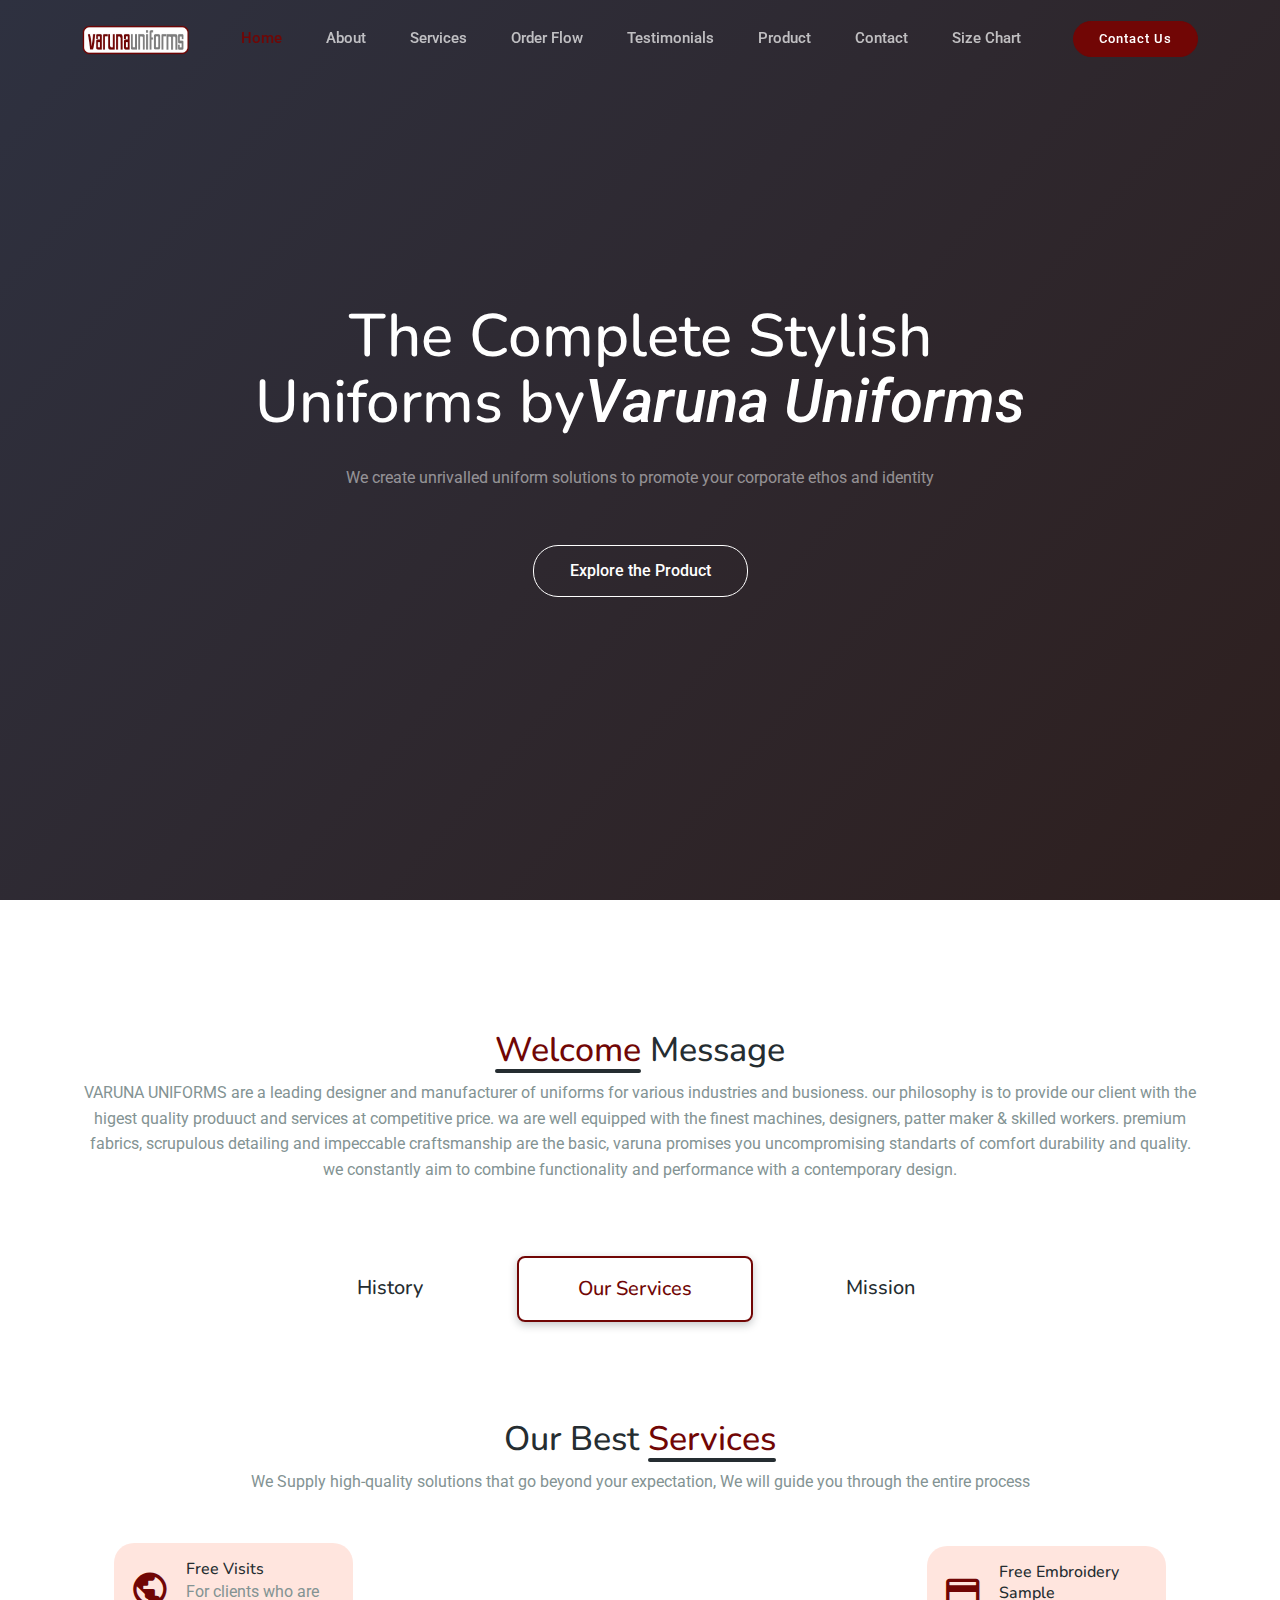
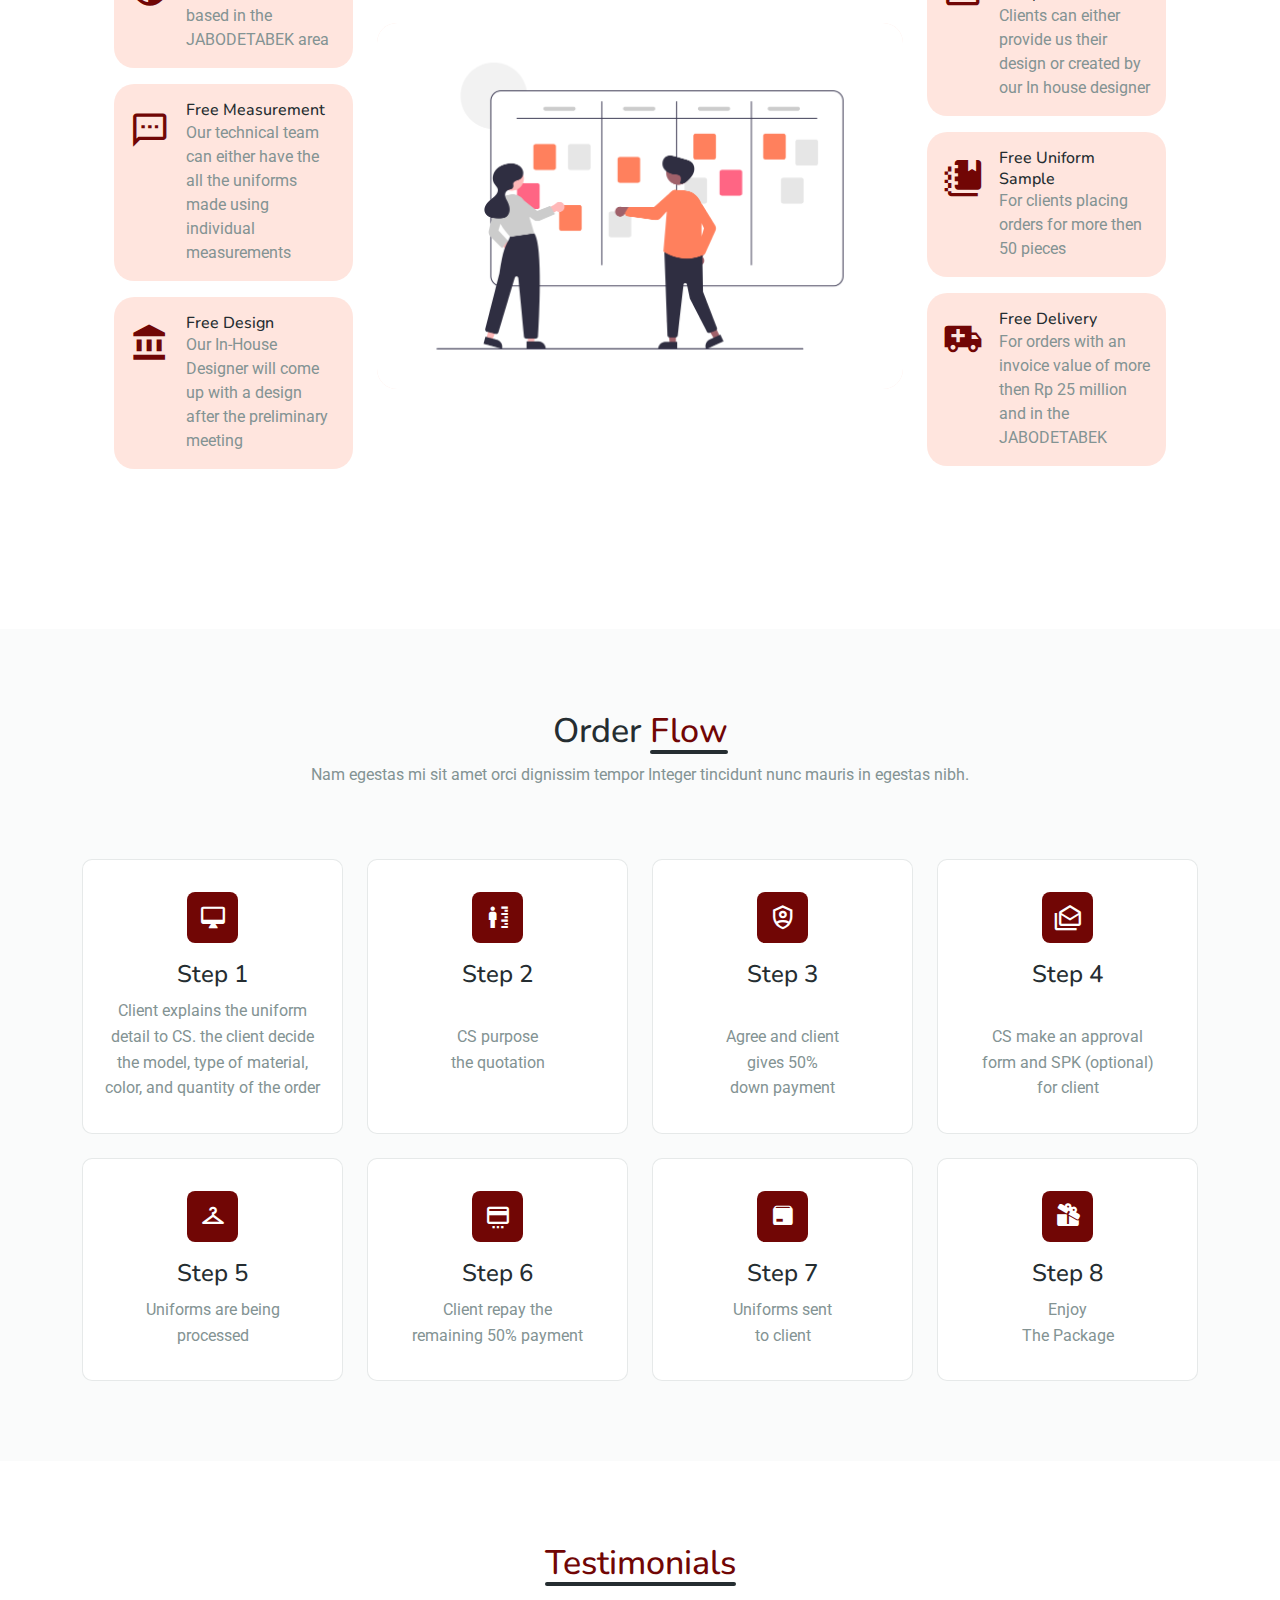
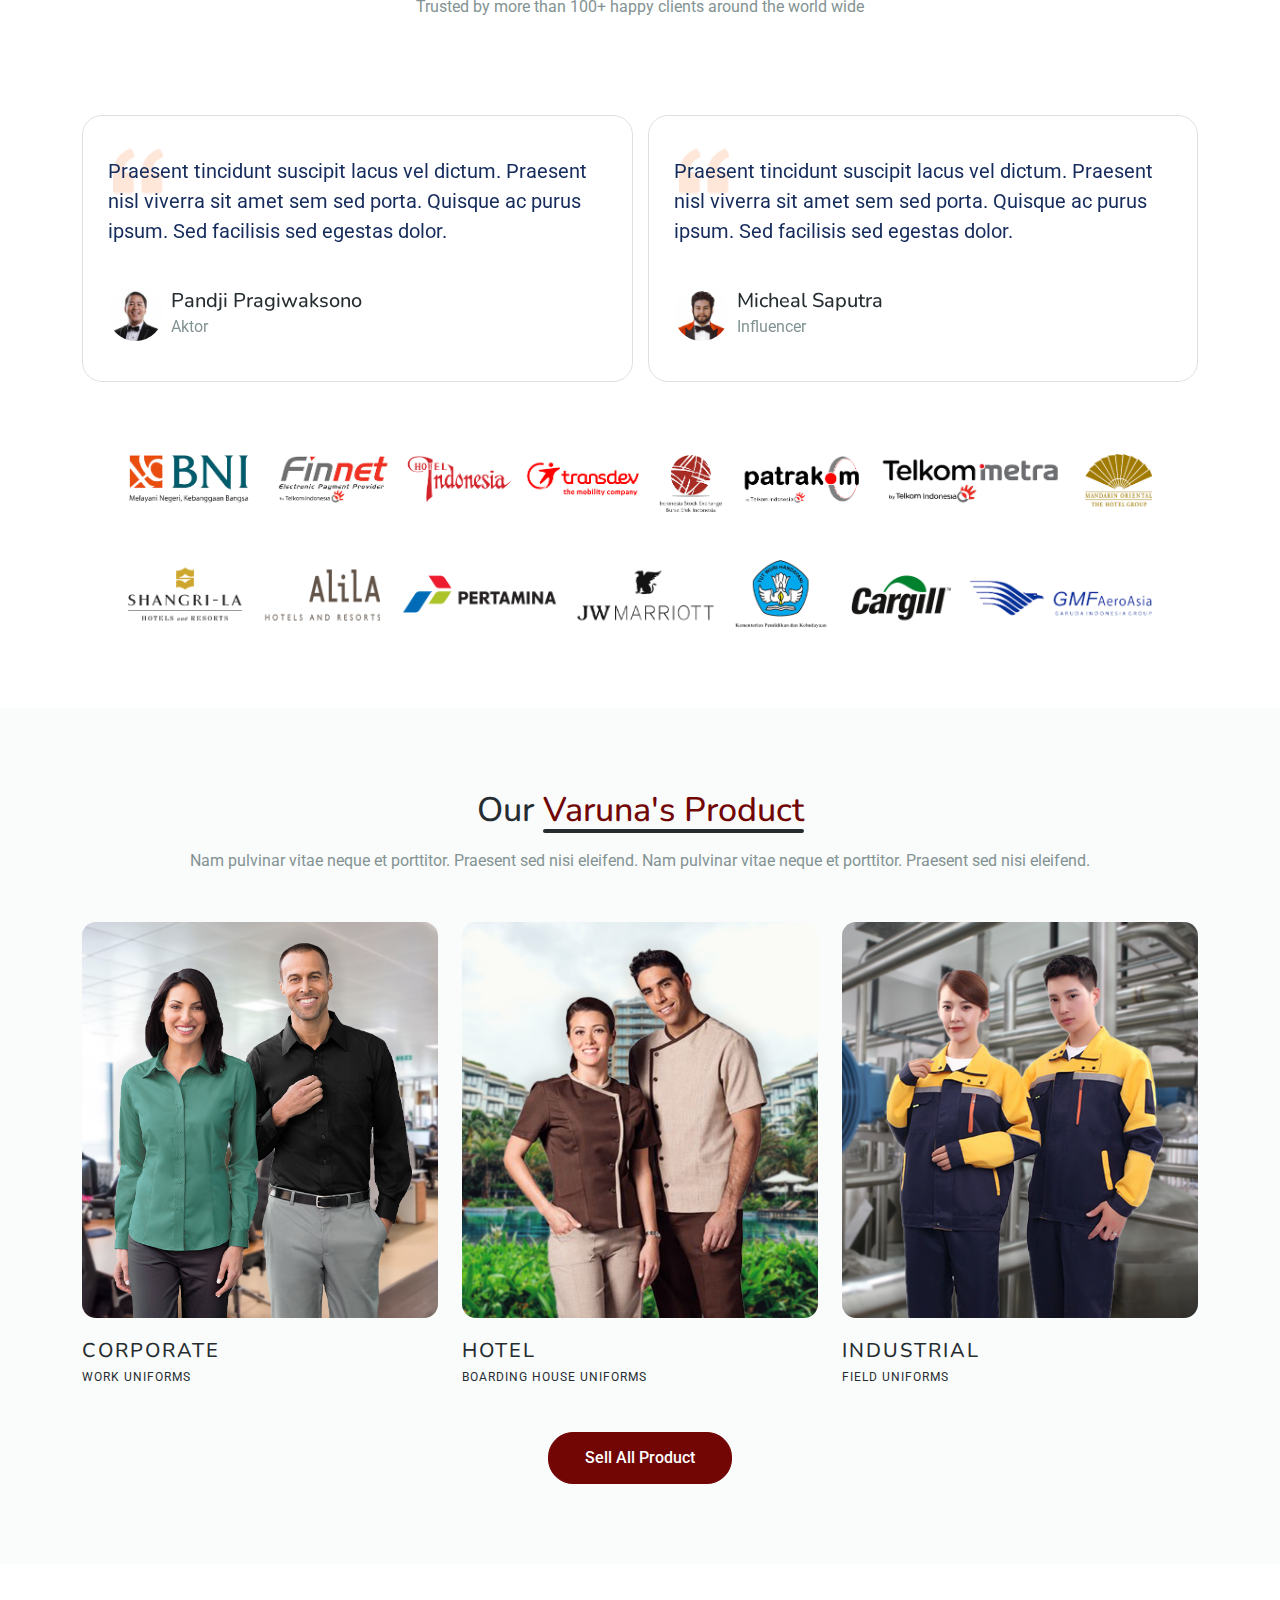
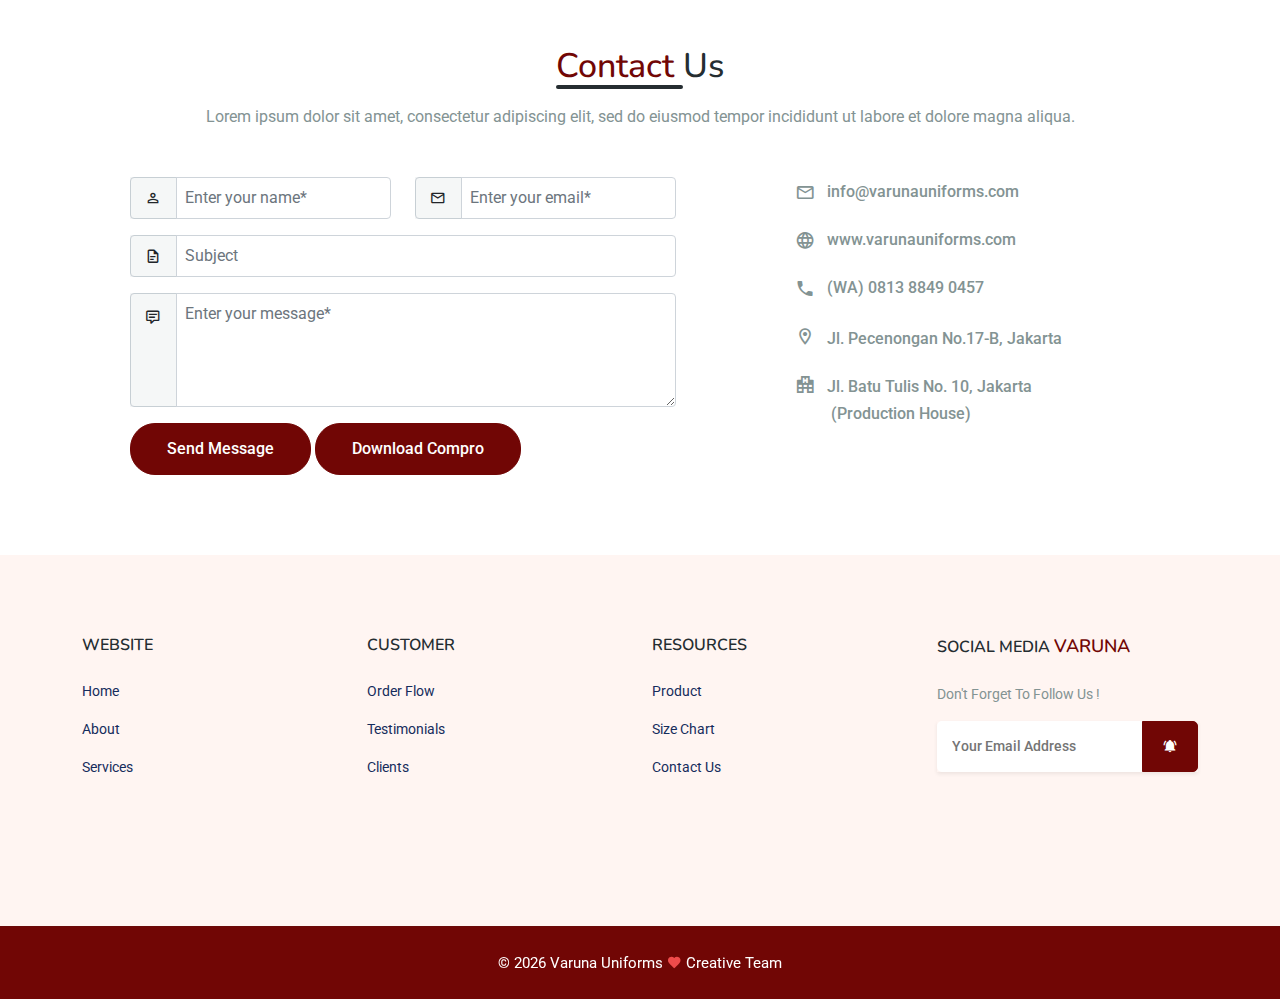
==== commit 8f74f439: "Update index.html" ====
--- a/index.html
+++ b/index.html
@@ -38,7 +38,7 @@
     <nav class="navbar navbar-expand-lg fixed-top navbar-white navbar-custom sticky" id="navbar">
         <div class="container">
             <!-- LOGO -->
-            <a class="navbar-brand text-uppercase" href="index-1.html">
+            <a class="navbar-brand text-uppercase" href="index.html">
                 <img class="logo-light" src="images/logo-light.png" alt="" height="30">
                 <img class="logo-dark" src="images/logo-dark.png" alt="" height="30">
             </a>
@@ -969,4 +969,4 @@
 
 </body>
 
-</html>+</html>
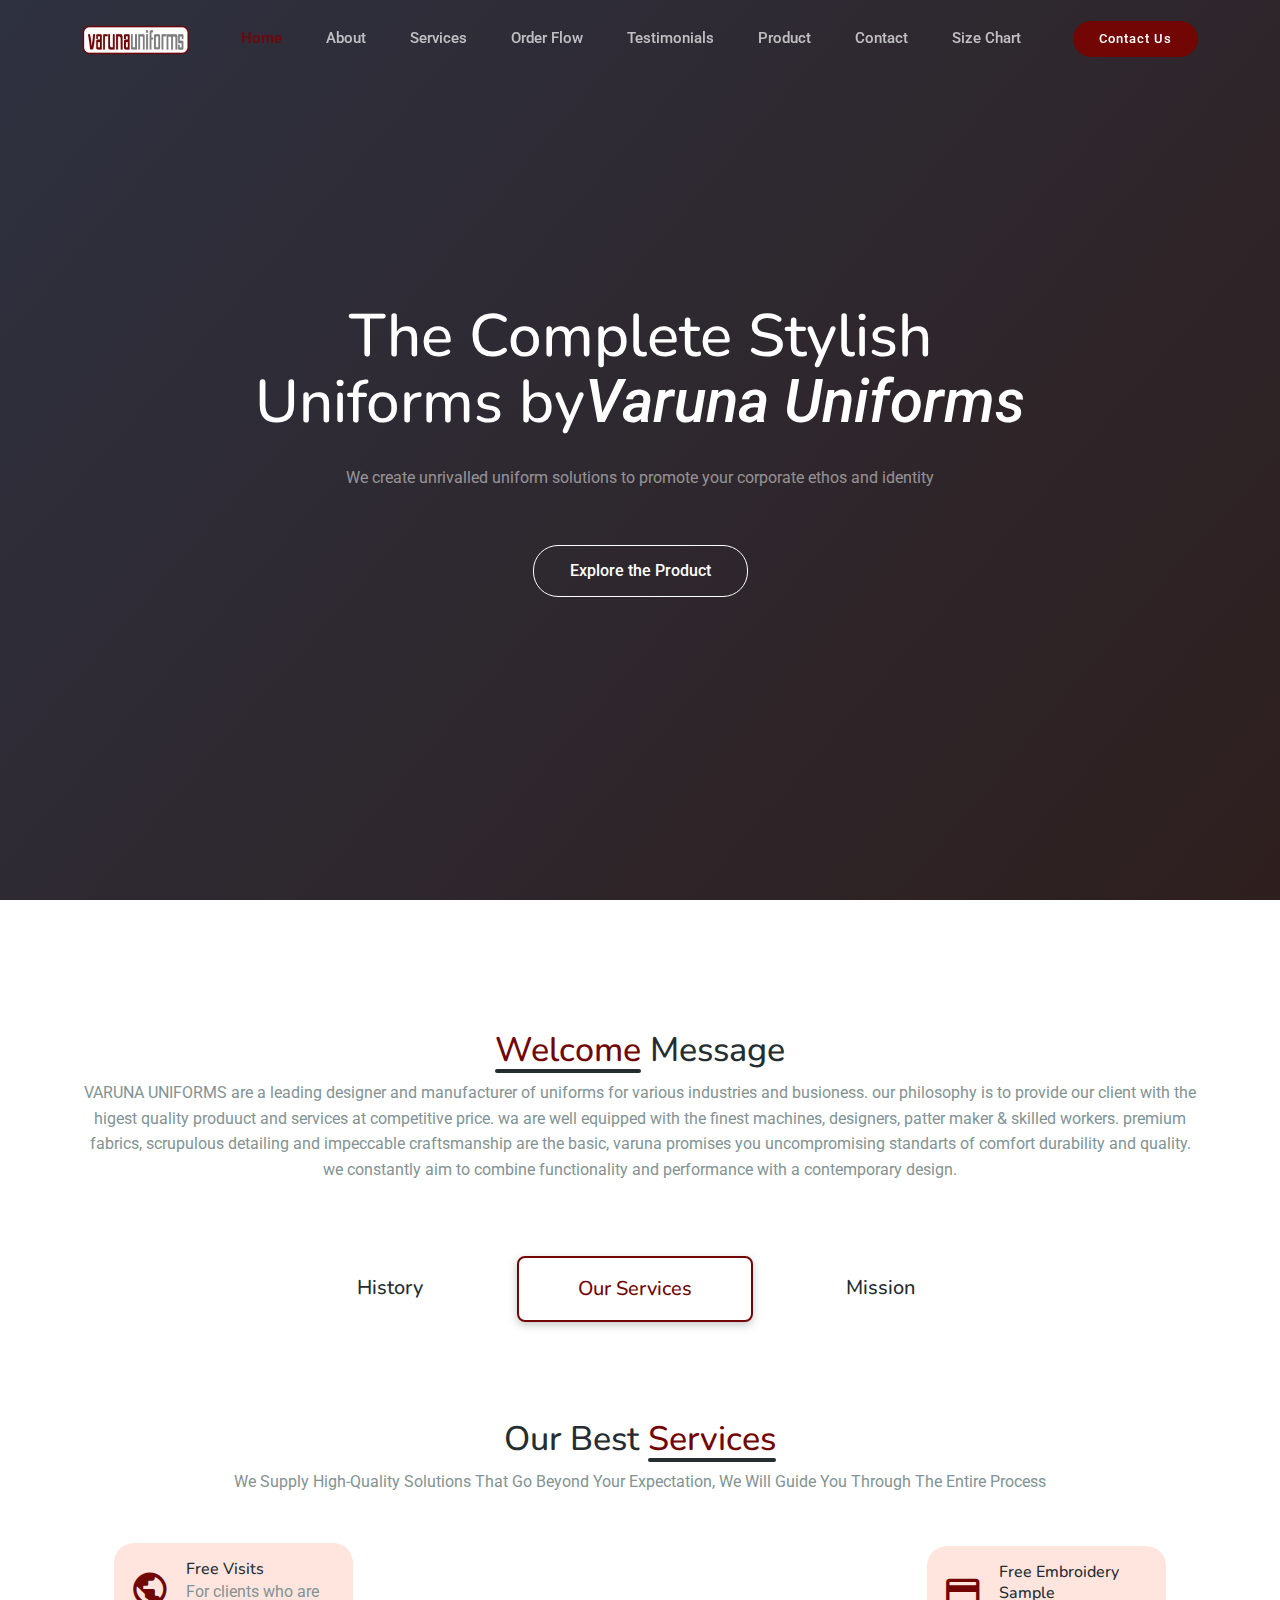
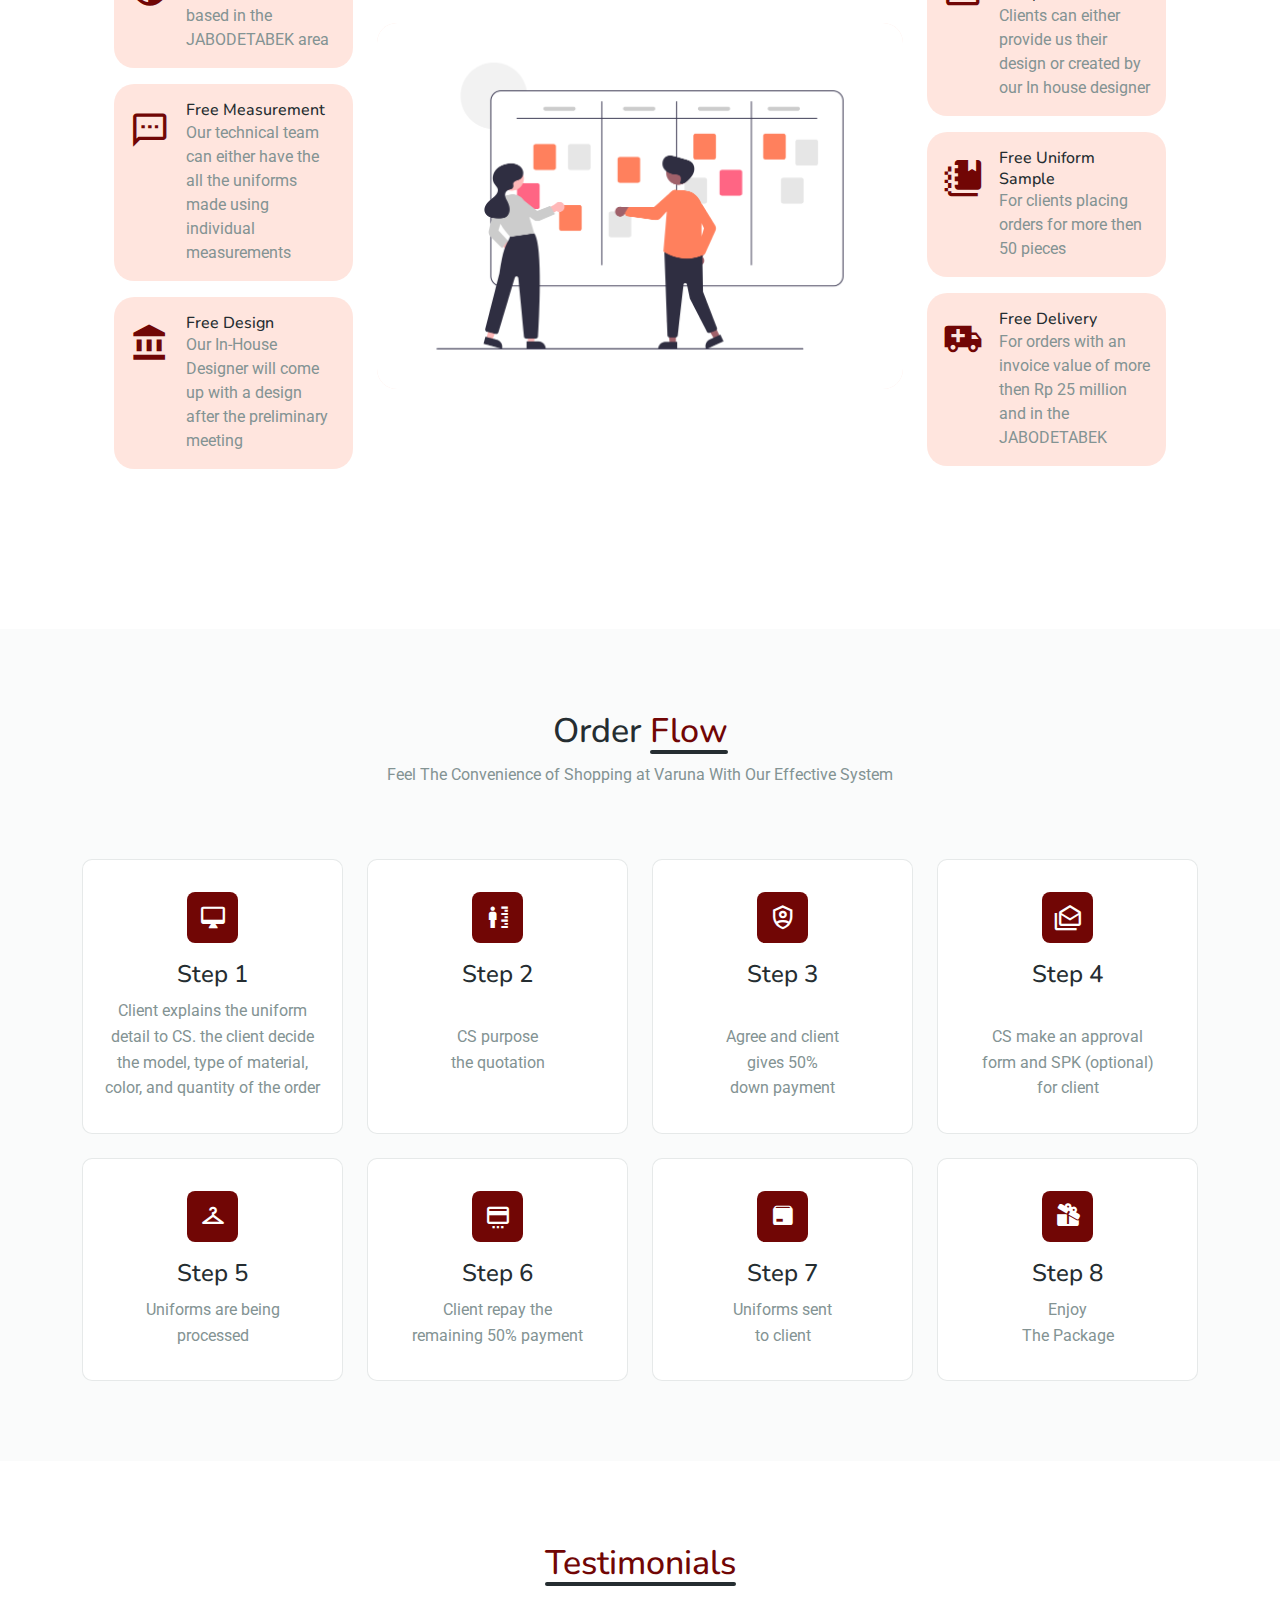
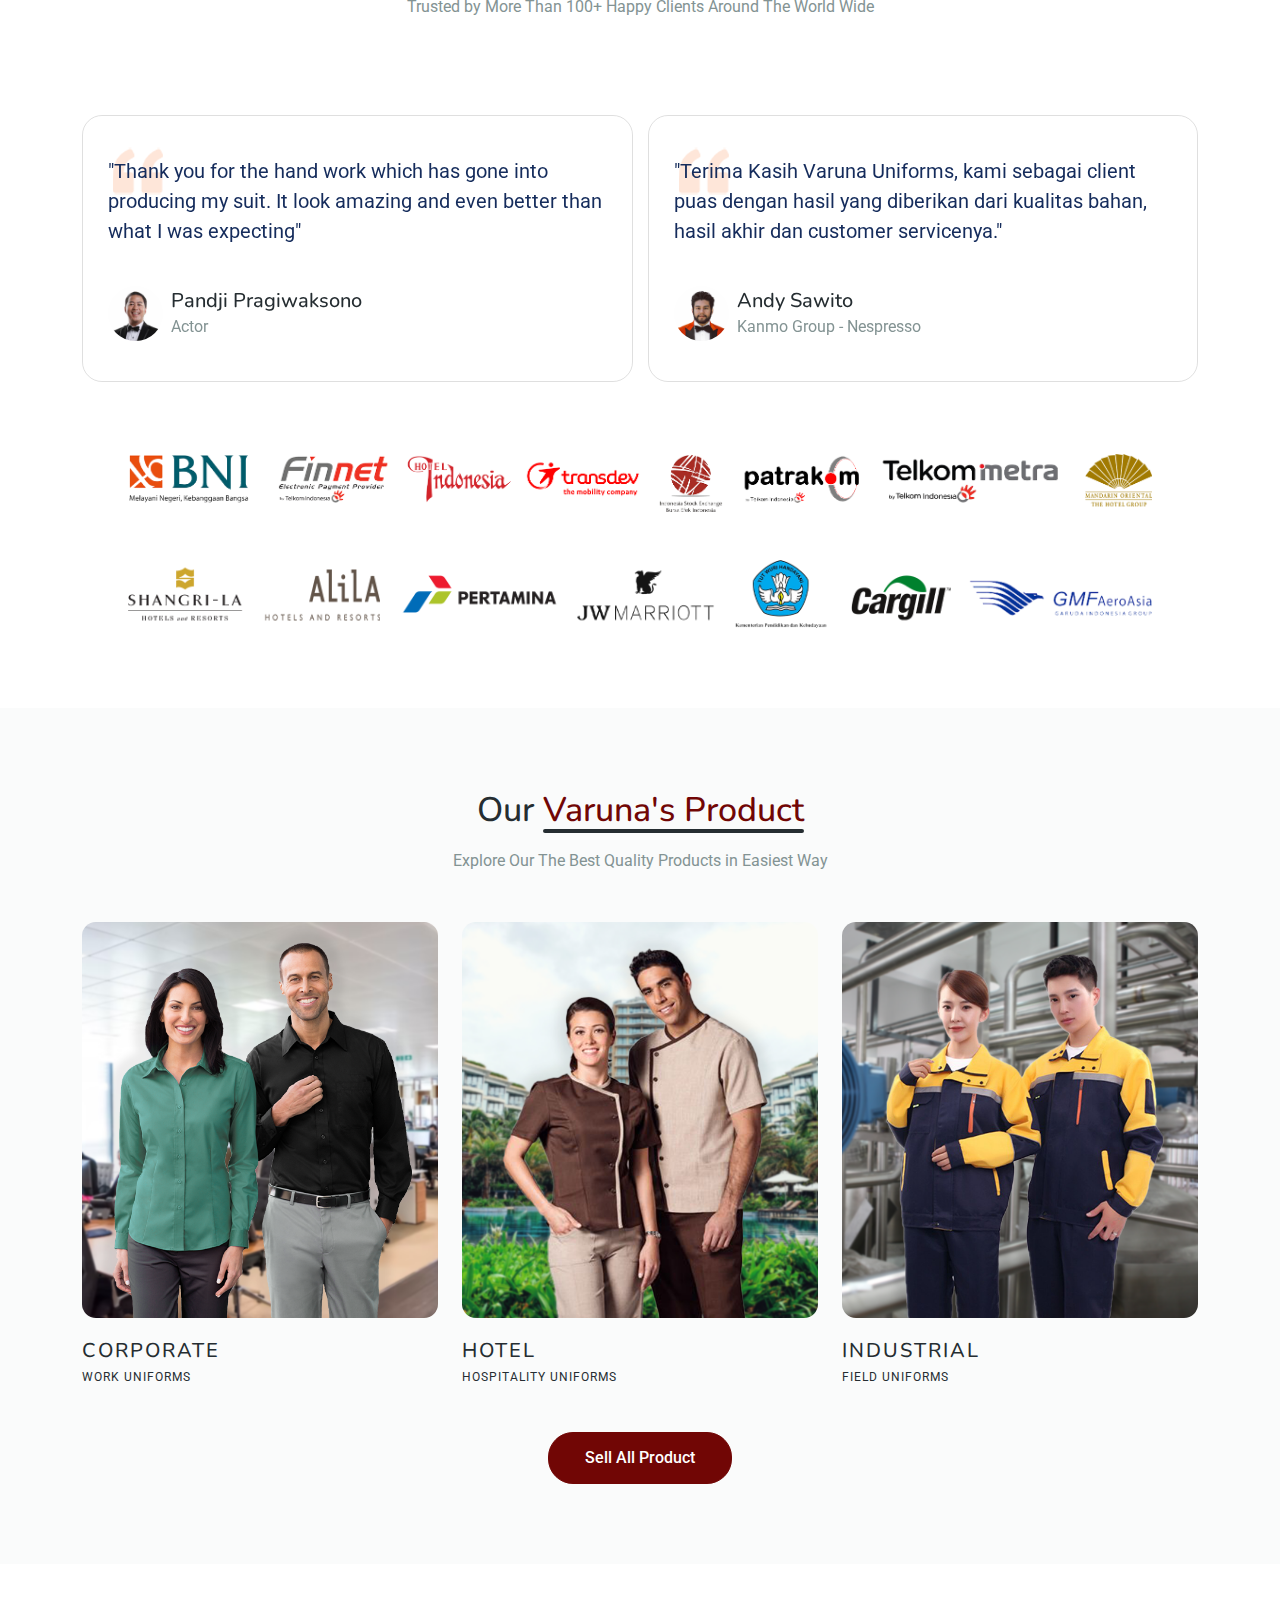
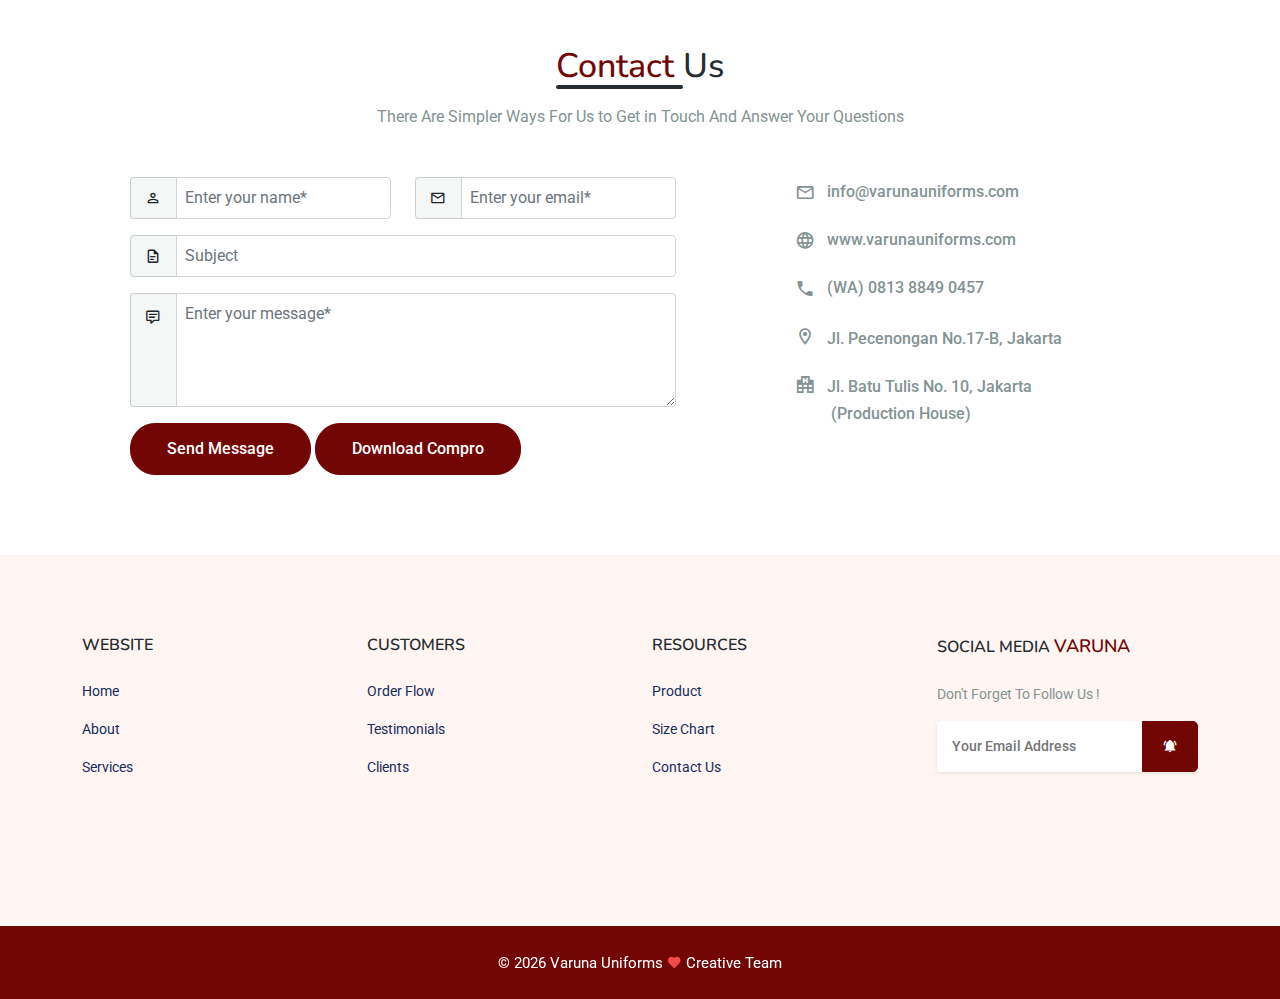
==== commit f99b9687: "Add files via upload" ====
--- a/index.html
+++ b/index.html
@@ -187,7 +187,7 @@
                                             <div class="col-lg-12">
                                                 <div class="text-center mb-5">
                                                     <h3 class="heading">Our Best <span class="text-primary">Services</span></h3>
-                                                    <p class="text-muted mb-0">We Supply high-quality solutions that go beyond your expectation, We will guide you through the entire process</p>
+                                                    <p class="text-muted mb-0">We Supply High-Quality Solutions That Go Beyond Your Expectation, We Will Guide You Through The Entire Process</p>
                                                 </div>
                                             </div>
 
@@ -373,7 +373,7 @@
                 <div class="col-lg-12">
                     <div class="text-center mb-5">
                         <h3 class="heading">Order <span class="text-primary">Flow</span></h3>
-                        <p>Nam egestas mi sit amet orci dignissim tempor Integer tincidunt nunc mauris in egestas nibh.
+                        <p>Feel The Convenience of Shopping at Varuna With Our Effective System
                         </p>
                     </div>
                 </div>
@@ -548,7 +548,7 @@
                 <div class="col-lg-12">
                     <div class="text-center mb-5">
                         <h3 class="heading"><span class="text-primary">Testimonials</span></h3>
-                        <p>Trusted by more than 100+ happy clients around the world wide
+                        <p>Trusted by More Than 100+ Happy Clients Around The World Wide
                         </p>
                     </div>
                 </div>
@@ -563,14 +563,14 @@
                                     <div class="quote-img">
                                         <img src="images/quote.png" alt="quote" class="img-fluid">
                                     </div>
-                                    <p class="text-dark mb-0 fs-5 lh-base">Praesent tincidunt suscipit lacus vel dictum. Praesent nisl viverra sit amet sem sed porta. Quisque ac purus ipsum. Sed facilisis sed egestas dolor.</p>
+                                    <p class="text-dark mb-0 fs-5 lh-base">"Thank you for the hand work which has gone into producing my suit. It look amazing and even better than what I was expecting"</p>
                                 </div>
                                 <!--end client-content-->
                                 <div class="d-flex align-items-center mt-4 pt-3">
                                     <img src="images/orang1.png" alt="" height="55" width="55" class="rounded-circle">
                                     <div class="ms-2">
                                         <h5 class="mb-0">Pandji Pragiwaksono</h5>
-                                        <p class="text-muted mb-0">Aktor</p>
+                                        <p class="text-muted mb-0">Actor</p>
                                     </div>
                                 </div>
                             </div>
@@ -580,14 +580,14 @@
                                     <div class="quote-img">
                                         <img src="images/quote.png" alt="quote" class="img-fluid">
                                     </div>
-                                    <p class="text-dark mb-0 fs-5 lh-base">Praesent tincidunt suscipit lacus vel dictum. Praesent nisl viverra sit amet sem sed porta. Quisque ac purus ipsum. Sed facilisis sed egestas dolor.</p>
+                                    <p class="text-dark mb-0 fs-5 lh-base">"Terima Kasih Varuna Uniforms, kami sebagai client puas dengan hasil yang diberikan dari kualitas bahan, hasil akhir dan customer servicenya."</p>
                                 </div>
                                 <!--end client-content-->
                                 <div class="d-flex align-items-center mt-4 pt-3">
                                     <img src="images/orang2.png" alt="" height="55" width="55" class="rounded-circle">
                                     <div class="ms-2">
-                                        <h5 class="mb-0">Micheal Saputra</h5>
-                                        <p class="text-muted mb-0">Influencer</p>
+                                        <h5 class="mb-0">Andy Sawito</h5>
+                                        <p class="text-muted mb-0">Kanmo Group - Nespresso</p>
                                     </div>
                                 </div>
                             </div>
@@ -597,13 +597,13 @@
                                     <div class="quote-img">
                                         <img src="images/quote.png" alt="quote" class="img-fluid">
                                     </div>
-                                    <p class="text-dark mb-0 fs-5 lh-base">Praesent tincidunt suscipit lacus vel dictum. Praesent nisl viverra sit amet sem sed porta. Quisque ac purus ipsum. Sed facilisis sed egestas dolor.</p>
+                                    <p class="text-dark mb-0 fs-5 lh-base">"The team was welcoming and instantly knew my personality and taste. More importantly, they managed to tailor the suit to my references"</p>
                                 </div>
                                 <!--end client-content-->
                                 <div class="d-flex align-items-center mt-4 pt-3">
                                     <img src="images/orang3.png" alt="" height="55" width="55" class="rounded-circle">
                                     <div class="ms-2">
-                                        <h5 class="mb-0">Robert Daniel</h5>
+                                        <h5 class="mb-0">George Timothy</h5>
                                         <p class="text-muted mb-0">Manager</p>
                                     </div>
                                 </div>
@@ -640,7 +640,7 @@
                 <div class="col-lg-12">
                     <div class="text-center mb-5">
                         <h3 class="heading mb-3">Our <span class="text-primary">Varuna's Product</span></h3>
-                        <p class="text-muted mb-0">Nam pulvinar vitae neque et porttitor. Praesent sed nisi eleifend. Nam pulvinar vitae neque et porttitor. Praesent sed nisi eleifend.</p>
+                        <p class="text-muted mb-0">Explore Our The Best Quality Products in Easiest Way</p>
                     </div>
                 </div>
                 <div class="col-lg-4 col-md-6">
@@ -672,7 +672,7 @@
                         </div>
                         <div class="team-hover">
                             <div class="desk">
-                                <h4>Boarding House Kit</h4>
+                                <h4>Hotel Uniforms</h4>
                                 <p>For more inquiries call or message us</p>
                             </div>
                             <div class="s-link">
@@ -684,7 +684,7 @@
                     </div>
                     <div class="team-title">
                         <h5>Hotel</h5>
-                        <span>Boarding House Uniforms</span>
+                        <span>Hospitality Uniforms</span>
                     </div>
                 </div>
                 <div class="col-lg-4 col-md-6">
@@ -728,7 +728,7 @@
                 <div class="col-lg-12">
                     <div class="text-center mb-5">
                         <h3 class="heading mb-3"><span class="text-primary">Contact </span>Us</h3>
-                        <p class="text-muted mb-0">Lorem ipsum dolor sit amet, consectetur adipiscing elit, sed do eiusmod tempor incididunt ut labore et dolore magna aliqua.</p>
+                        <p class="text-muted mb-0">There Are Simpler Ways For Us to Get in Touch And Answer Your Questions</p>
                     </div>
                 </div>
                 <!--end col-->
@@ -807,7 +807,7 @@
                 <!-- End col -->
 
                 <div class="col-lg-3 col-md-4 col-6">
-                    <h6 class="text-uppercase fw-semibold">Customer</h6>
+                    <h6 class="text-uppercase fw-semibold">Customers</h6>
                     <ul class="list-unstyled footer-link mt-3 mb-0 fs-14">
                         <li><a href="#services">Order Flow</a></li>
                         <li><a href="#testimonials">Testimonials</a></li>
@@ -969,4 +969,4 @@
 
 </body>
 
-</html>
+</html>